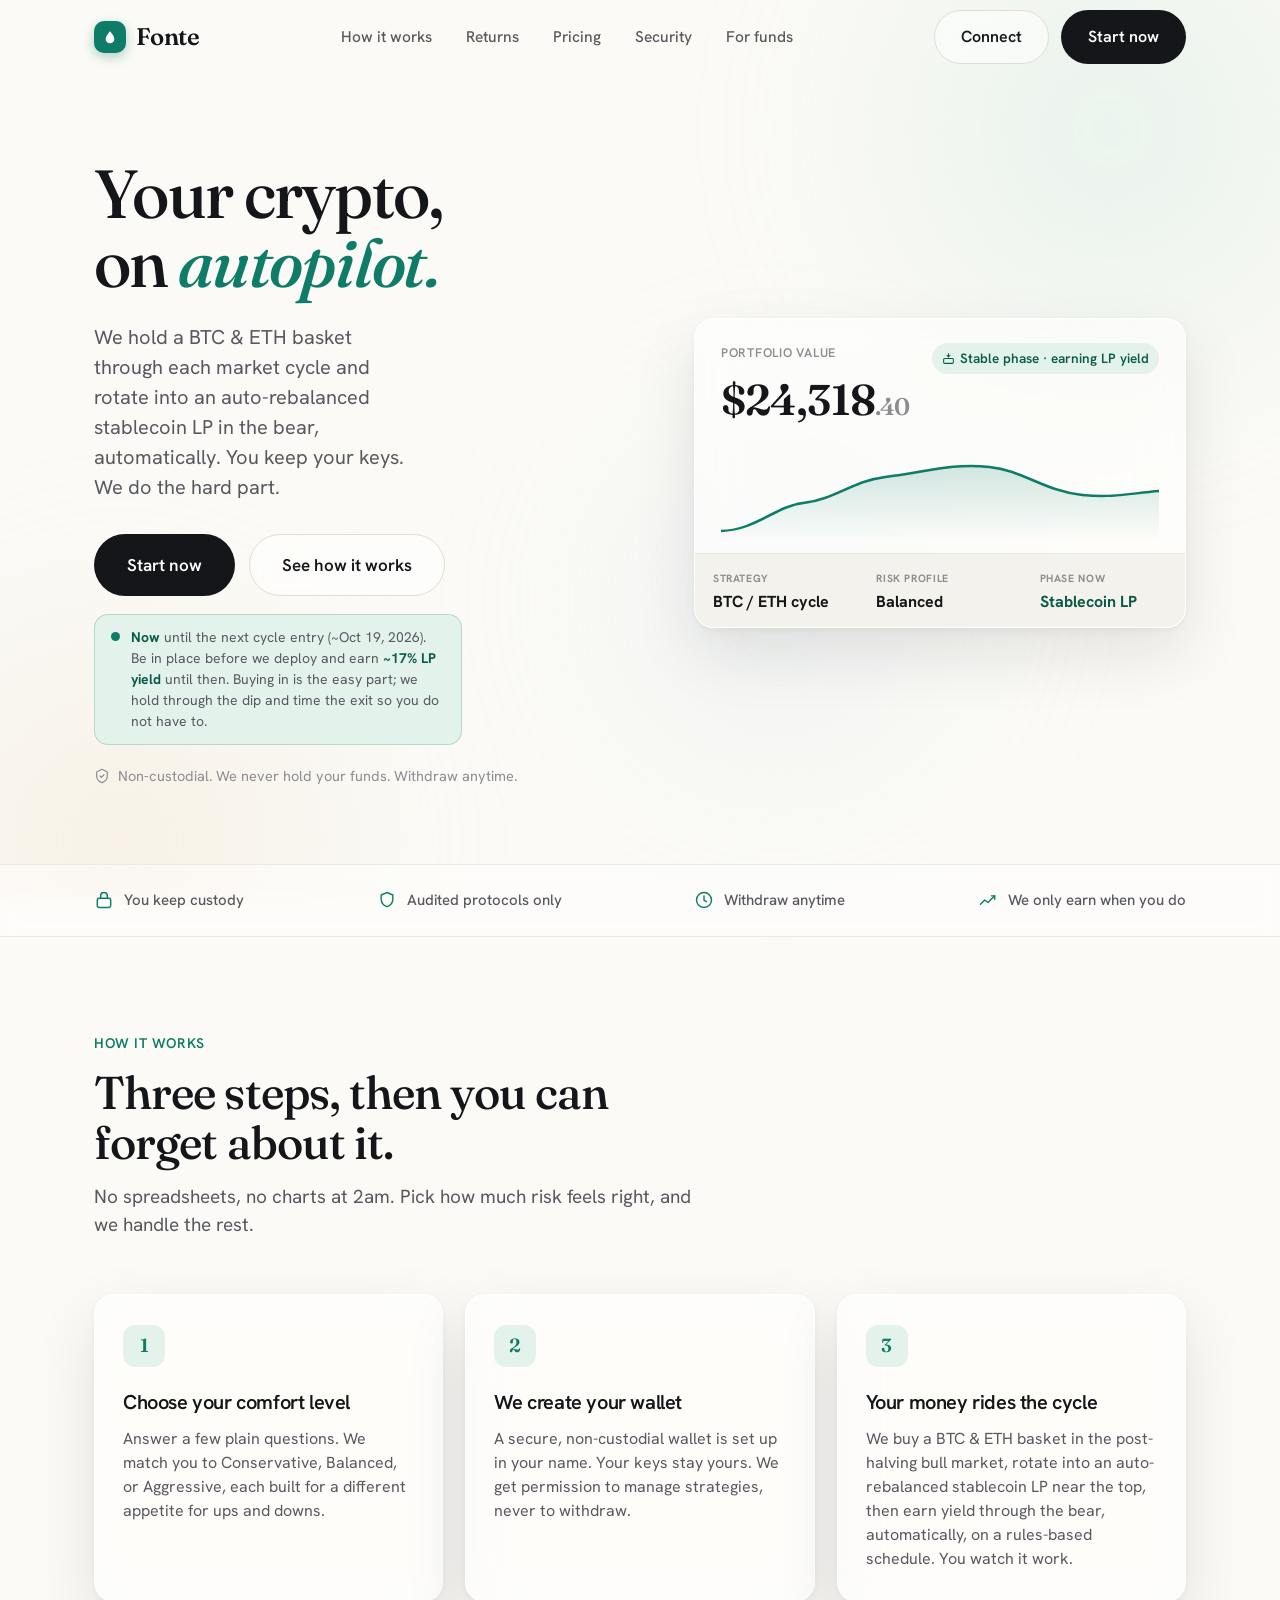
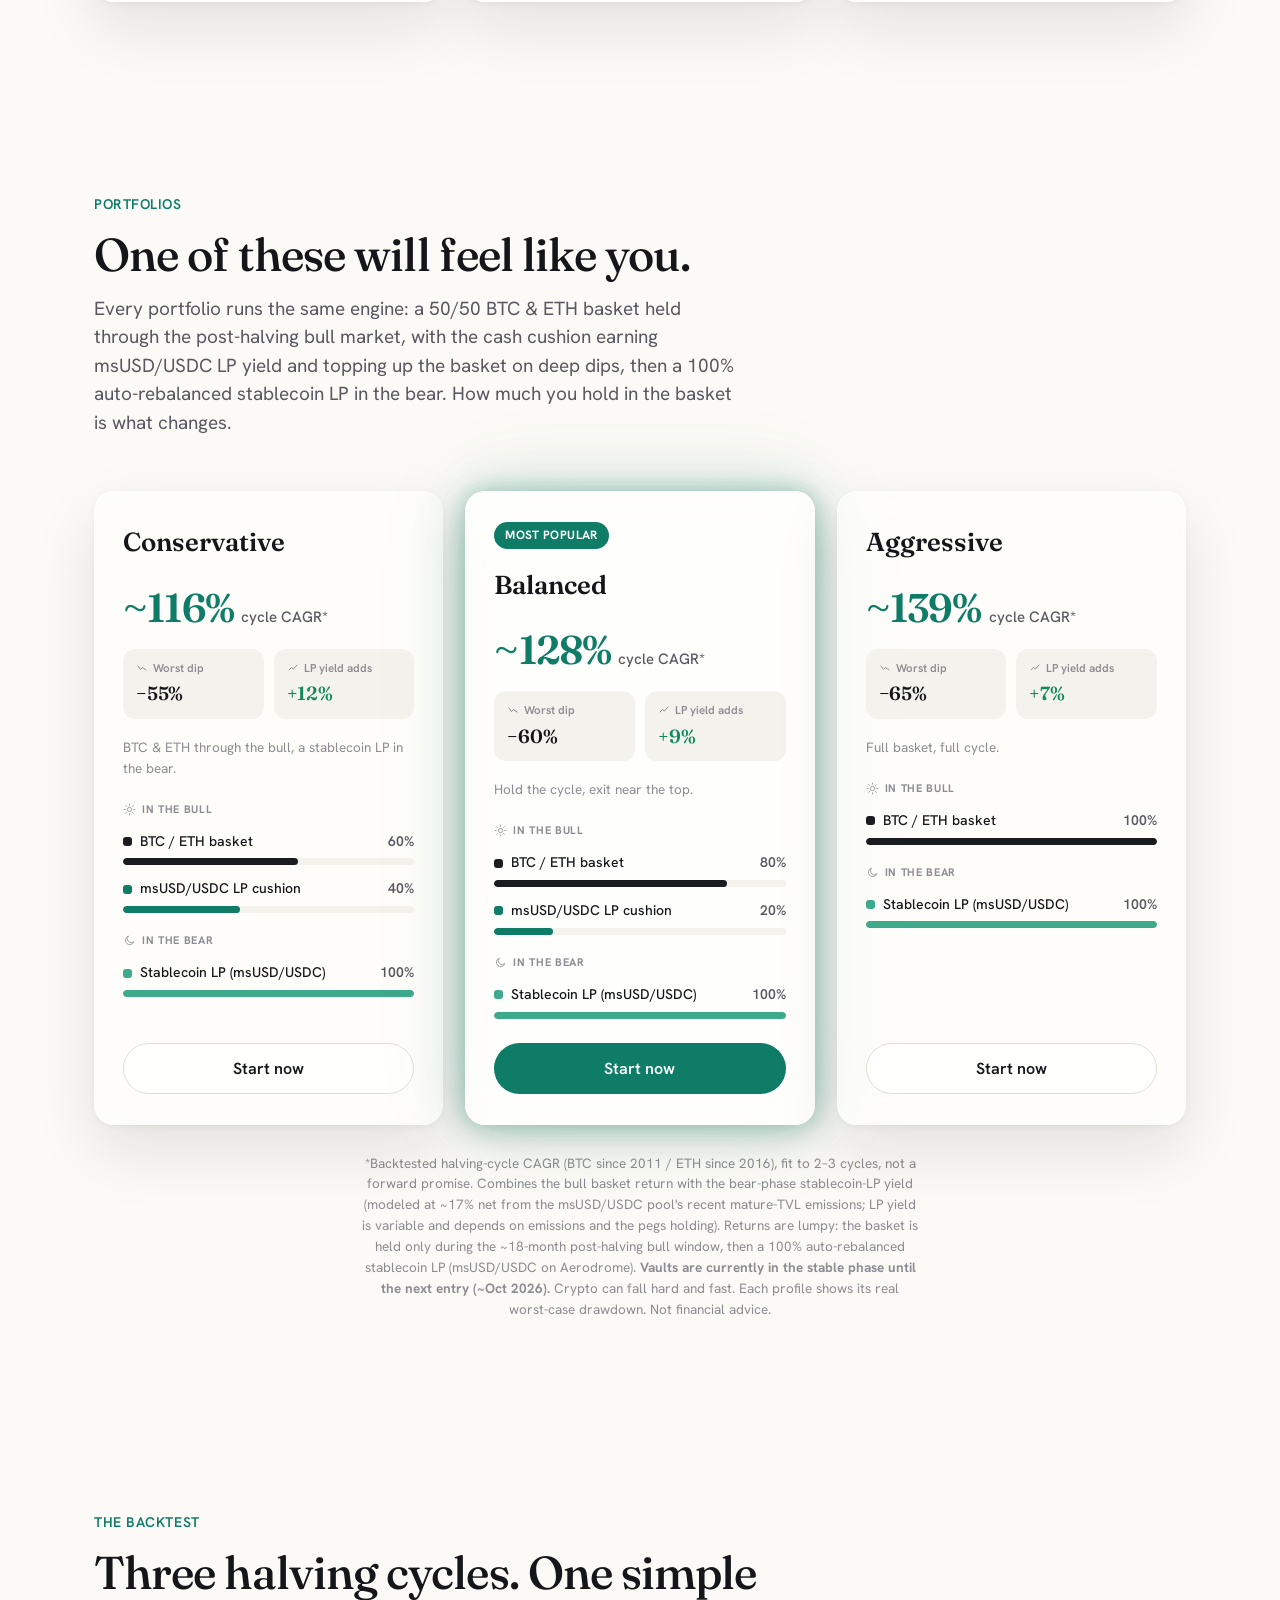
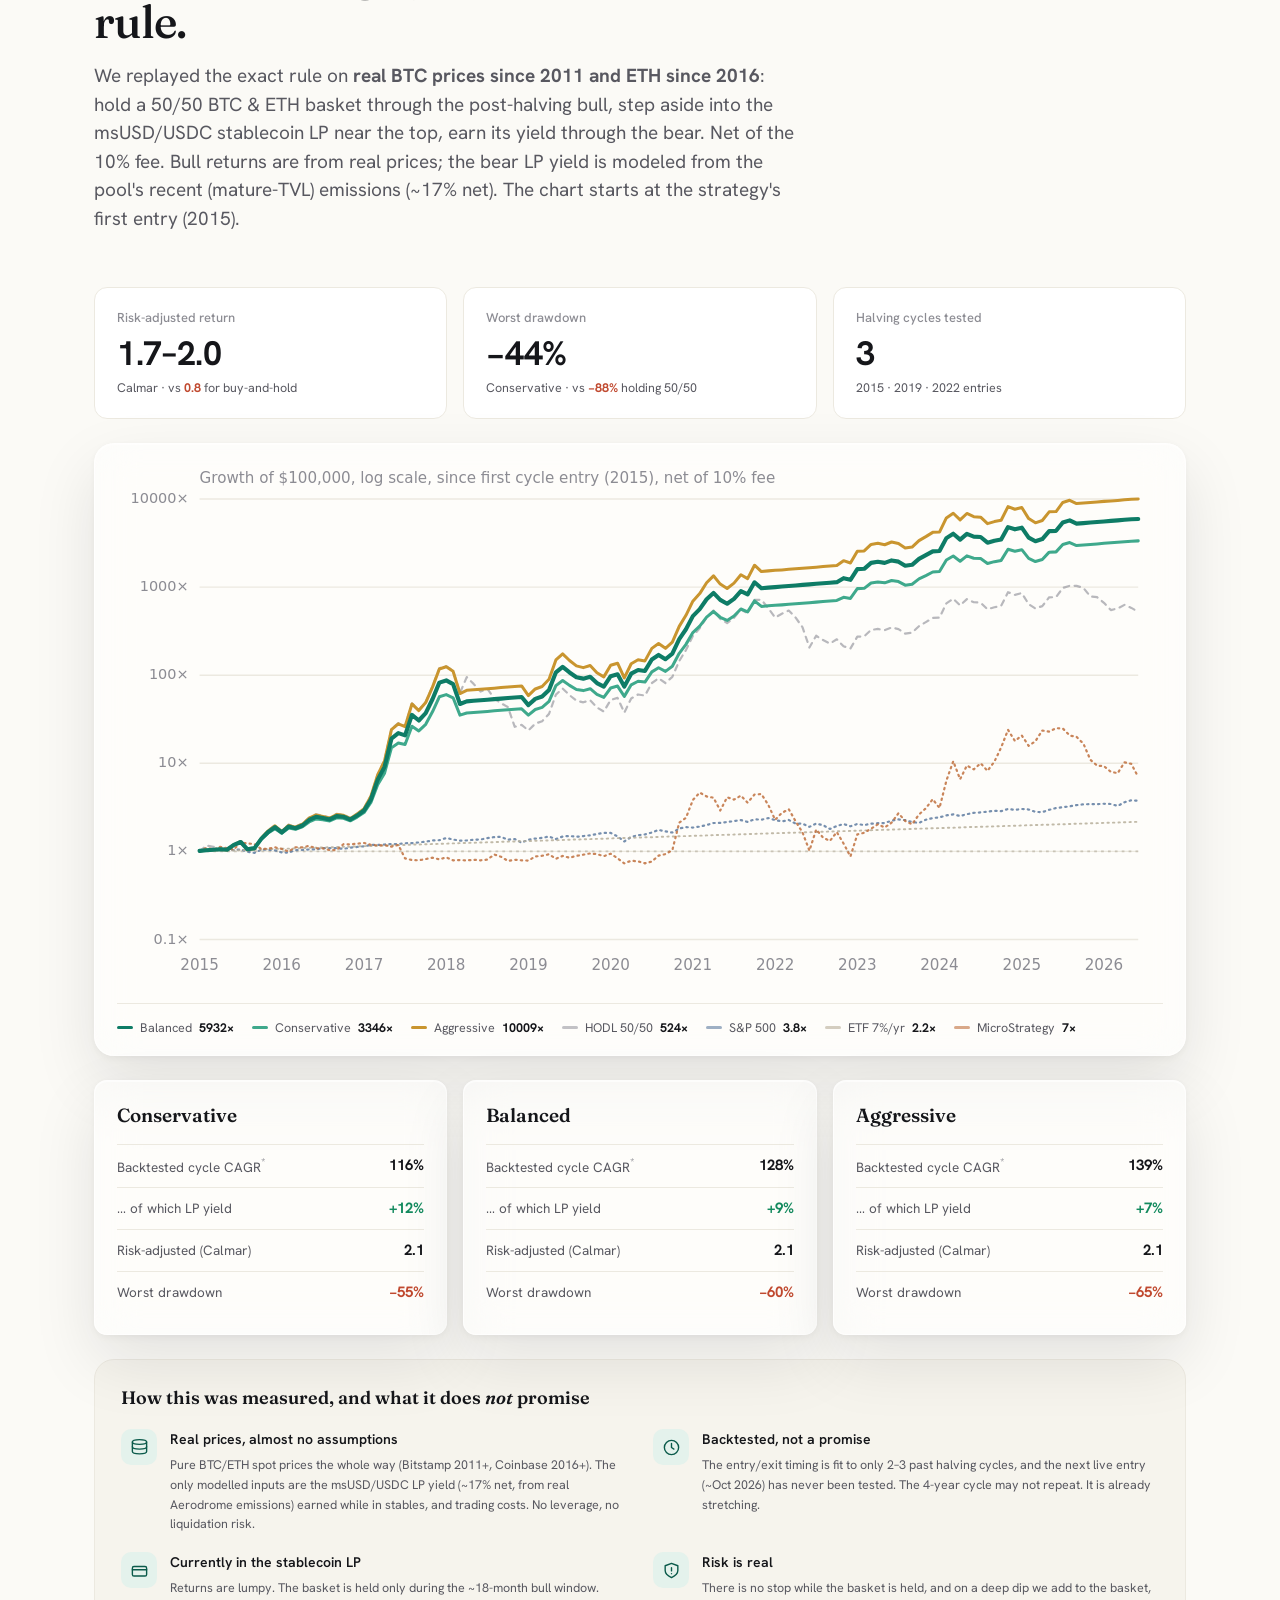
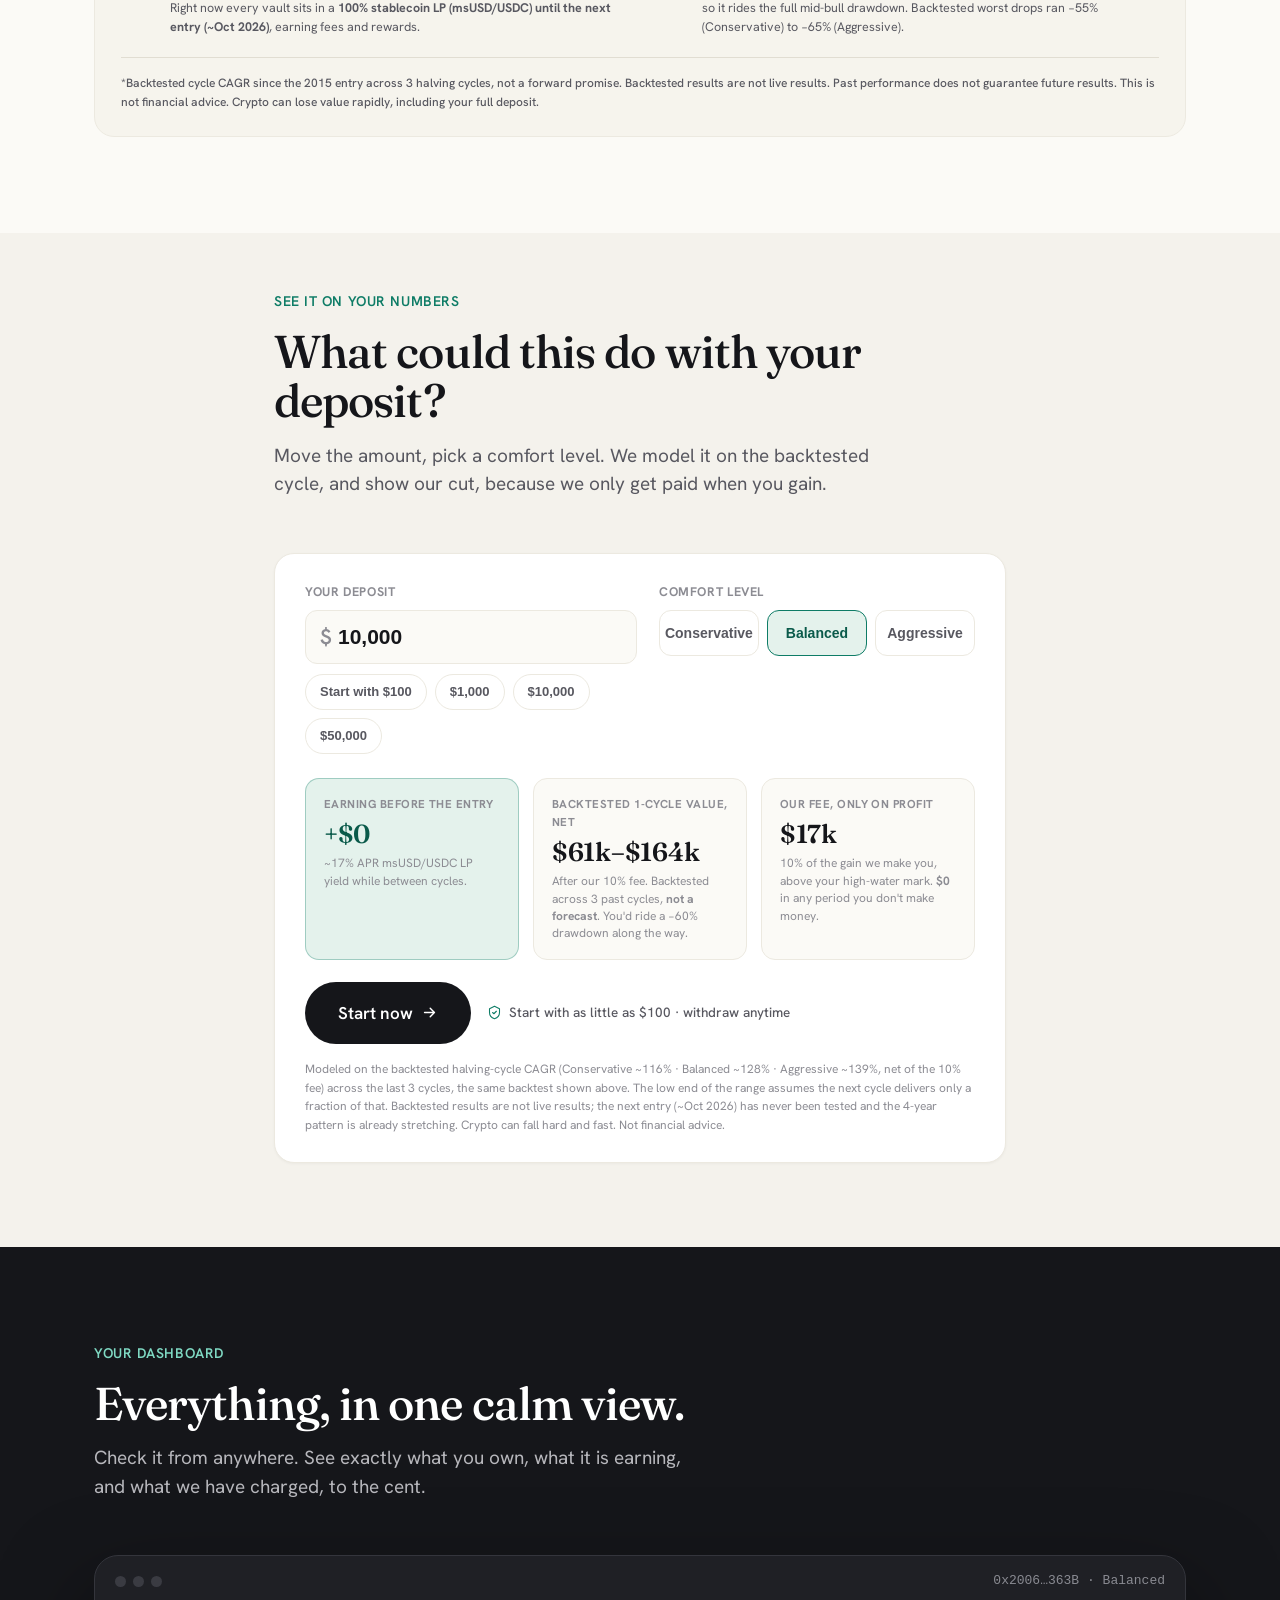
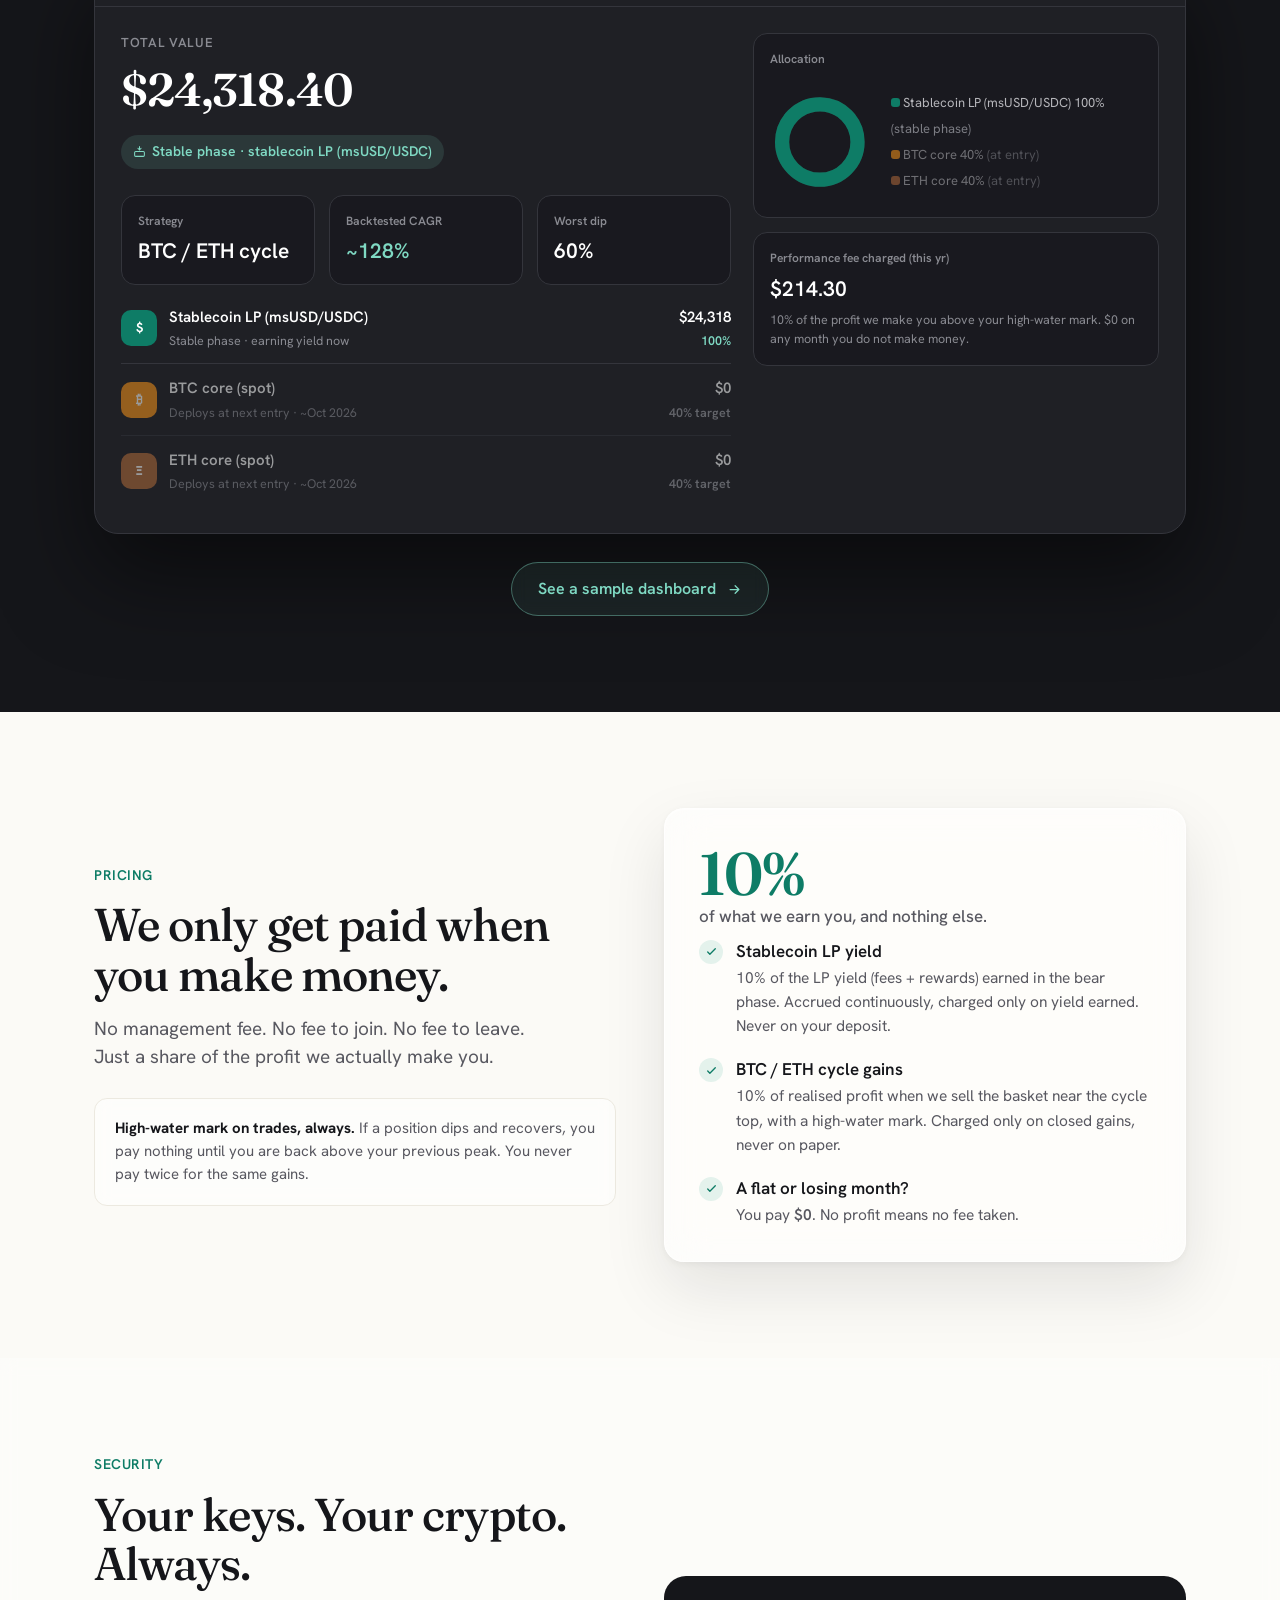
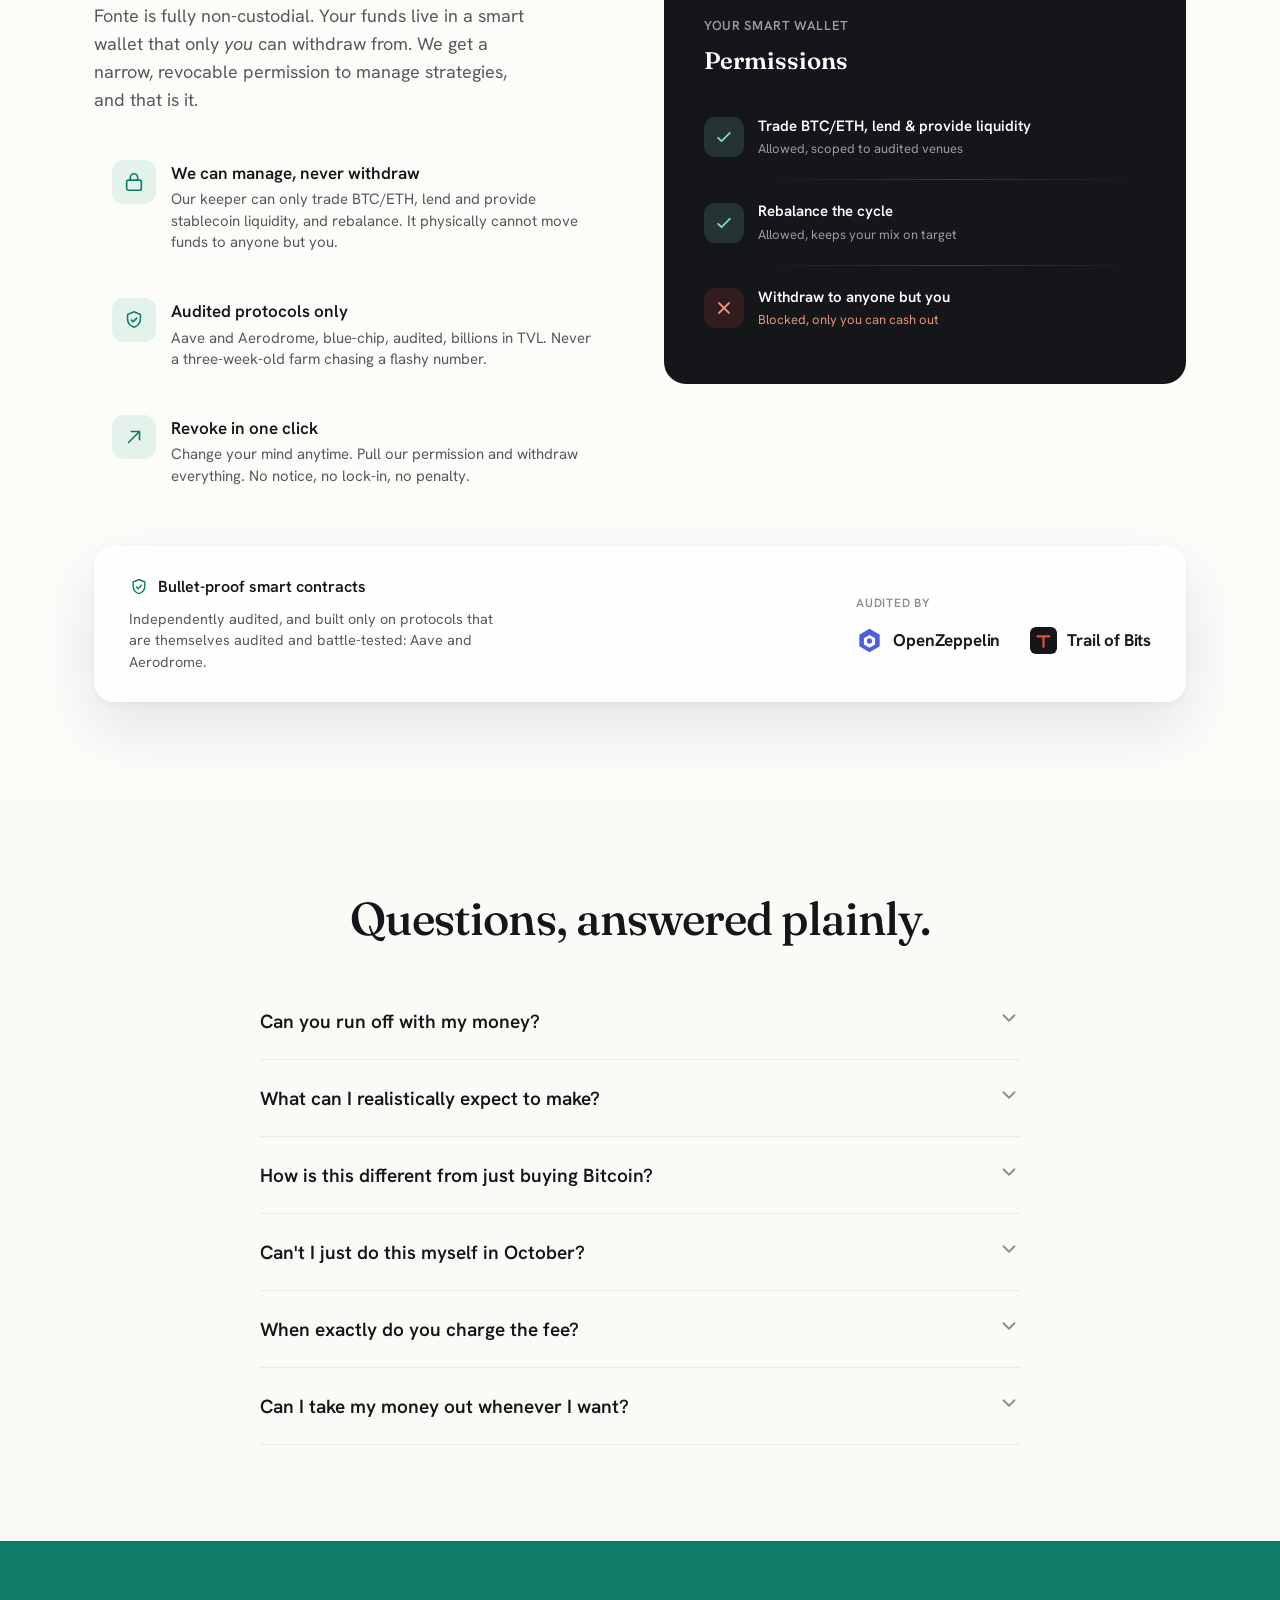
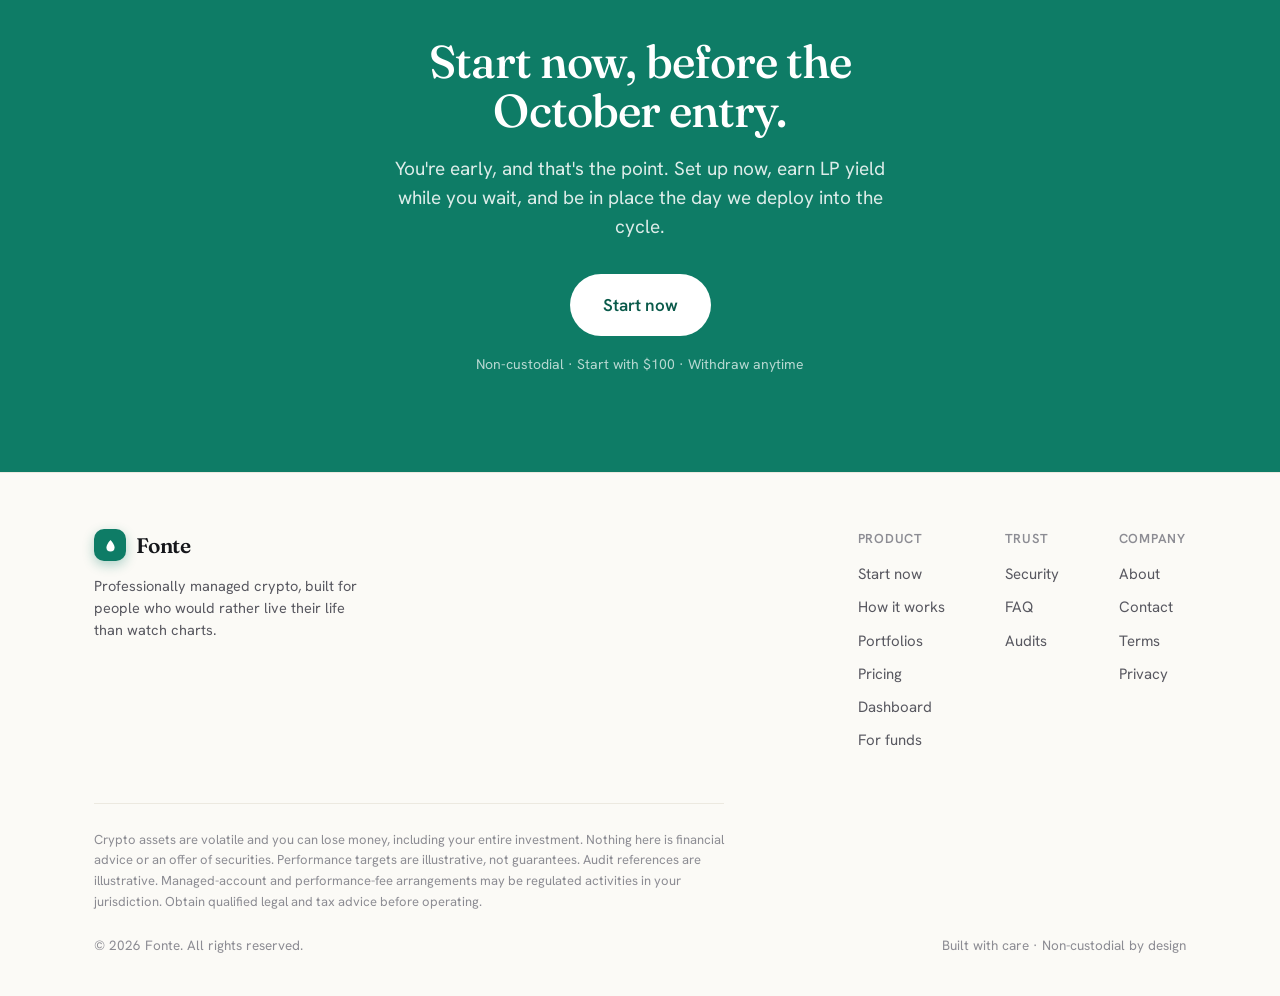
==== index.html @ 7508da29 "Fonte marketing site: landing, for-funds (white-label + API), sample dashboard, legal pages Co-Autho" ====
<!DOCTYPE html>
<html lang="en">
<head>
<meta charset="UTF-8" />
<meta name="viewport" content="width=device-width, initial-scale=1" />
<meta name="talentapp:project_verification" content="115d5d5af732040dc556b4b8e1f194f7ee761c6c503b8fe507c9de07924be262e8631937c6f5456c04cfb82f3e643b42666dac08f60c0213e851d8ed51836045" />
<title>Fonte · Crypto, on autopilot</title>
<meta name="description" content="Professionally managed crypto portfolios. You keep your keys. We do the hard part. You watch it grow." />
<link rel="icon" href="data:image/svg+xml,%3Csvg xmlns='http://www.w3.org/2000/svg' viewBox='0 0 32 32'%3E%3Crect width='32' height='32' rx='10' fill='%230E7C66'/%3E%3Cpath d='M16 4.5C16 4.5 7.5 13.5 7.5 20a8.5 8.5 0 0 0 17 0C24.5 13.5 16 4.5 16 4.5Z' fill='white'/%3E%3C/svg%3E" />
<!--OG-->
<meta name="theme-color" content="#0E7C66" />
<link rel="canonical" href="https://fonte.finance/" />
<meta property="og:type" content="website" />
<meta property="og:site_name" content="Fonte" />
<meta property="og:title" content="Fonte · Crypto, on autopilot" />
<meta property="og:description" content="Professionally managed crypto portfolios. You keep your keys. We do the hard part. You watch it grow." />
<meta property="og:url" content="https://fonte.finance/" />
<meta property="og:image" content="https://fonte.finance/assets/og.png?v=20260615" />
<meta property="og:image:type" content="image/png" />
<meta property="og:image:width" content="1200" />
<meta property="og:image:height" content="630" />
<meta property="og:image:alt" content="Fonte. Crypto, on autopilot. Professionally managed, non-custodial crypto portfolios." />
<meta name="twitter:card" content="summary_large_image" />
<meta name="twitter:site" content="@fonte" />
<meta name="twitter:title" content="Fonte · Crypto, on autopilot" />
<meta name="twitter:description" content="Professionally managed crypto portfolios. You keep your keys. We do the hard part. You watch it grow." />
<meta name="twitter:image" content="https://fonte.finance/assets/og.png?v=20260615" />
<meta name="twitter:image:alt" content="Fonte. Crypto, on autopilot. Professionally managed, non-custodial crypto portfolios." />
<!--/OG-->
<link rel="stylesheet" href="styles.css" />
<style>
  /* landing-only */
  .hero{padding:84px 0 76px}
  .hero-grid{display:grid;grid-template-columns:1.05fr .95fr;gap:56px;align-items:center}
  @media(max-width:920px){.hero-grid{grid-template-columns:1fr;gap:40px}}
  h1.hero-h{font-family:"Fraunces";font-weight:500;font-size:clamp(40px,6.4vw,68px);line-height:1.02;letter-spacing:-.025em}
  h1.hero-h em{font-style:italic;color:var(--accent)}
  .hero-sub{font-size:20px;color:var(--ink-2);margin:24px 0 32px;max-width:30ch;line-height:1.5}
  .hero-cta{display:flex;gap:14px;flex-wrap:wrap;align-items:center}
  .hero-fine{margin-top:20px;color:var(--ink-3);font-size:14.5px;display:flex;align-items:center;gap:8px}

  .pcard{border-radius:var(--radius);overflow:hidden}
  .pcard-top{padding:24px 26px 0}
  .pcard-row{display:flex;align-items:flex-start;justify-content:space-between;flex-wrap:wrap;gap:10px}
  .pcard-label{color:var(--ink-3);font-size:12.5px;font-weight:600;text-transform:uppercase;letter-spacing:.06em}
  .pcard-val{font-family:"Fraunces";font-weight:600;font-size:43px;letter-spacing:-.02em;margin-top:4px}
  .chip{display:inline-flex;align-items:center;gap:5px;font-weight:600;font-size:13.5px;padding:5px 10px;border-radius:999px;white-space:nowrap;flex-shrink:0}
  .chip svg{flex-shrink:0}
  .chip.up{background:var(--accent-soft);color:var(--accent-ink)}
  .spark{height:90px;margin:18px 0 4px;width:100%}
  .pcard-foot{border-top:1px solid var(--line);display:grid;grid-template-columns:repeat(3,1fr);background:var(--surface-2)}
  .pcard-foot > div{padding:16px 18px}
  .pcard-foot .k{color:var(--ink-3);font-size:10.5px;font-weight:700;text-transform:uppercase;letter-spacing:.06em}
  .pcard-foot .v{font-weight:700;font-size:16px;margin-top:6px;color:var(--ink);line-height:1.2}
  /* small screens: the 3-col footer cramps long labels (e.g. "Yield (LP + lending)"
     wrapped to 5 lines), stack as label↔value rows instead */
  @media(max-width:520px){
    .pcard-foot{grid-template-columns:1fr}
    .pcard-foot > div{display:flex;align-items:center;justify-content:space-between;gap:12px;border-right:0;border-bottom:1px solid var(--line);padding:13px 22px}
    .pcard-foot > div:last-child{border-bottom:0}
    .pcard-foot .k{padding:0;border:0;font-size:13px}
    .pcard-foot .v{padding:0;border:0;margin-top:0;font-size:16px;white-space:nowrap}
  }

  .trust{border-top:1px solid var(--line);border-bottom:1px solid var(--line);background:rgba(255,255,255,.45);backdrop-filter:blur(8px)}
  .trust .wrap{display:flex;align-items:center;justify-content:space-between;gap:24px;padding-top:24px;padding-bottom:24px;flex-wrap:wrap}
  .trust-item{display:flex;align-items:center;gap:10px;color:var(--ink-2);font-weight:500;font-size:15px}
  .trust-item svg{color:var(--accent);flex-shrink:0}

  .steps{display:grid;grid-template-columns:repeat(3,1fr);gap:22px}
  @media(max-width:880px){.steps{grid-template-columns:1fr}}
  .step{border-radius:var(--radius);padding:30px 28px;transition:transform .2s,box-shadow .2s}
  .step:hover{transform:translateY(-3px)}
  .step .num{width:42px;height:42px;border-radius:12px;background:var(--accent-soft);display:grid;place-items:center;font-family:"Fraunces";font-weight:600;font-size:19px;color:var(--accent);margin-bottom:20px}
  .step h3{font-size:20px;font-weight:600;margin-bottom:9px}
  .step p{color:var(--ink-2);font-size:16px;line-height:1.5}

  #profiles .profiles{display:grid;grid-template-columns:repeat(3,1fr);gap:22px;align-items:stretch}
  @media(max-width:980px){#profiles .profiles{grid-template-columns:1fr;max-width:460px;margin:0 auto}}
  .pf{border-radius:var(--radius);padding:30px 28px;display:flex;flex-direction:column;transition:transform .2s,box-shadow .2s;cursor:pointer}
  .pf:hover{transform:translateY(-3px)}
  .pf.featured{border:1px solid transparent;box-shadow:0 0 22px rgba(14,124,102,.30),0 0 54px rgba(14,124,102,.19),0 0 96px rgba(14,124,102,.11),0 14px 40px rgba(20,40,33,.10)}
  .pf.featured:hover{box-shadow:0 0 30px rgba(14,124,102,.42),0 0 68px rgba(14,124,102,.26),0 0 118px rgba(14,124,102,.15),0 18px 46px rgba(20,40,33,.12)}
  .pf-badge{align-self:flex-start;background:var(--accent);color:#fff;font-size:12px;font-weight:700;padding:4px 11px;border-radius:999px;letter-spacing:.03em;margin-bottom:16px;text-transform:uppercase}
  .pf-name{font-family:"Fraunces";font-weight:600;font-size:26px}
  .pf-target{display:flex;align-items:baseline;gap:7px;margin:14px 0 4px}
  .pf-target .big{font-family:"Fraunces";font-weight:600;font-size:40px;color:var(--accent);letter-spacing:-.02em}
  .pf-target .unit{color:var(--ink-2);font-weight:500;font-size:15px}
  .pf-note{color:var(--ink-3);font-size:13.5px;margin-bottom:22px}
  .pf-dd{font-size:13.5px;color:var(--ink-2);display:flex;align-items:center;gap:7px;margin-bottom:22px}
  .pf-dd b{color:var(--ink)}
  .pf-bear{font-size:12.5px;color:var(--accent-ink);background:var(--accent-soft);border-radius:10px;padding:8px 11px;display:flex;align-items:center;gap:7px;margin:14px 0 4px}
  .pf-bear b{color:var(--accent-ink)}
  .pf-bear svg{flex-shrink:0}
  .alloc{display:flex;flex-direction:column;gap:13px;margin-bottom:24px;flex:1}
  .alloc-top{display:flex;justify-content:space-between;font-size:14px}
  .alloc-top .name{color:var(--ink);font-weight:500;display:flex;align-items:center;gap:8px}
  .alloc-top .pct{color:var(--ink-2);font-weight:600}
  .alloc-bar{height:7px;border-radius:99px;background:var(--surface-2);overflow:hidden;margin-top:6px}
  .alloc-fill{height:100%;border-radius:99px}
  .pf .btn{width:100%}
  .pf-stats{display:grid;grid-template-columns:1fr 1fr;gap:10px;margin:6px 0 18px}
  .pf-stat{background:var(--surface-2);border-radius:12px;padding:10px 13px}
  .pf-stat .ps-l{display:flex;align-items:center;gap:5px;font-size:11.5px;color:var(--ink-3);font-weight:600}
  .pf-stat .ps-l svg{width:12px;height:12px}
  .pf-stat .ps-v{display:block;font-family:"Fraunces";font-weight:600;font-size:19px;margin-top:3px;color:var(--ink);letter-spacing:-.01em}
  .pf-stat .ps-v.pos{color:var(--pos)}
  .alloc-h{display:flex;align-items:center;gap:6px;font-size:11px;font-weight:700;text-transform:uppercase;letter-spacing:.06em;color:var(--ink-3);margin-top:6px}
  .alloc-h svg{width:13px;height:13px;opacity:.85}
  .alloc-h:first-child{margin-top:0}

  #dash{background:var(--ink);color:#fff;border-radius:0}
  #dash .sec-tag{color:#7FD9C3}
  #dash h2{color:#fff}
  #dash .sec-head p{color:#B7B7BC}
  .dash-shell{background:rgba(36,37,43,.7);backdrop-filter:blur(16px);border:1px solid #34353C;border-radius:24px;box-shadow:0 40px 90px rgba(0,0,0,.5);overflow:hidden}
  .dash-bar{display:flex;align-items:center;gap:8px;padding:15px 20px;border-bottom:1px solid #34353C}
  .dash-bar .dots{display:flex;gap:7px}
  .dash-bar .dots i{width:11px;height:11px;border-radius:50%;background:#3A3B42;display:block}
  .dash-bar .addr{margin-left:auto;color:#8A8B92;font-size:13px}
  .dash-body{padding:26px}
  .dash-grid{display:grid;grid-template-columns:1.5fr 1fr;gap:22px}
  @media(max-width:880px){.dash-grid{grid-template-columns:1fr}}
  .dval{font-family:"Fraunces";font-weight:600;font-size:46px;letter-spacing:-.02em;color:#fff}
  .dlabel{color:#8A8B92;font-size:13px;font-weight:600;text-transform:uppercase;letter-spacing:.05em}
  .dchip{display:inline-flex;align-items:center;gap:6px;background:rgba(127,217,195,.13);color:#7FD9C3;font-weight:600;font-size:14px;padding:6px 12px;border-radius:999px;margin-top:10px}
  .dmetrics{display:grid;grid-template-columns:repeat(3,1fr);gap:14px;margin-top:26px}
  .dmetric{background:rgba(22,23,27,.6);border:1px solid #34353C;border-radius:14px;padding:16px}
  .dmetric .k{color:#8A8B92;font-size:12px;font-weight:600}
  .dmetric .v{font-weight:600;font-size:21px;margin-top:5px}
  .dmetric .v.pos{color:#7FD9C3}
  .dpos-row{display:flex;align-items:center;justify-content:space-between;padding:13px 0;border-bottom:1px solid #34353C}
  .dpos-row:last-child{border-bottom:0}
  .dpos-left{display:flex;align-items:center;gap:12px}
  .dpos-ic{width:36px;height:36px;border-radius:10px;display:grid;place-items:center;font-weight:700;font-size:13px;color:#fff}
  .dpos-name{font-weight:600;font-size:15px}
  .dpos-sub{color:#8A8B92;font-size:12.5px;margin-top:2px}
  .dpos-right{text-align:right}
  .dpos-val{font-weight:600;font-size:15px}
  .dpos-apr{color:#7FD9C3;font-size:12.5px;font-weight:600;margin-top:2px}
  .donut-wrap{display:flex;align-items:center;gap:22px}
  /* sample-dashboard mockup: adapt card text for mobile */
  @media(max-width:560px){
    .dash-body{padding:18px}
    .dval{font-size:33px}
    .dchip{font-size:12px;padding:6px 11px}
    .dmetrics{grid-template-columns:1fr;gap:9px;margin-top:18px}
    .dmetric{display:flex;align-items:center;justify-content:space-between;gap:12px;padding:12px 14px}
    .dmetric .v{font-size:16px;margin-top:0;text-align:right}
    .dpos-ic{width:32px;height:32px}
    .dpos-name{font-size:14px}
    .dpos-sub{font-size:11.5px}
    .dpos-val{font-size:14px}
    .donut-wrap{flex-direction:column;align-items:flex-start;gap:14px}
  }

  .fee-grid{display:grid;grid-template-columns:1fr 1fr;gap:48px;align-items:center}
  @media(max-width:880px){.fee-grid{grid-template-columns:1fr;gap:36px}}
  .fee-card{border-radius:var(--radius);padding:34px}
  .fee-big{font-family:"Fraunces";font-weight:600;font-size:60px;color:var(--accent);letter-spacing:-.02em;line-height:1}
  .fee-list{list-style:none;display:flex;flex-direction:column;gap:18px;margin-top:8px}
  .fee-list li{display:flex;gap:13px;align-items:flex-start}
  .fee-list .tick{width:24px;height:24px;border-radius:50%;background:var(--accent-soft);color:var(--accent);display:grid;place-items:center;flex-shrink:0;margin-top:2px}
  .fee-list b{font-weight:600}
  .fee-list span{color:var(--ink-2);font-size:15.5px;display:block;margin-top:2px}
  .hwm{margin-top:26px;background:rgba(255,255,255,.5);border:1px solid var(--line);border-radius:var(--radius-sm);padding:18px 20px;font-size:15px;color:var(--ink-2);backdrop-filter:blur(8px)}
  .hwm b{color:var(--ink)}

  #safe{background:rgba(255,255,255,.4);backdrop-filter:blur(8px)}
  .safe-grid{display:grid;grid-template-columns:1fr 1fr;gap:48px;align-items:center}
  @media(max-width:880px){.safe-grid{grid-template-columns:1fr}}
  /* ── Hero urgency (Oct entry countdown) ── */
  .hero-urgency{margin-top:18px;display:flex;align-items:flex-start;gap:11px;background:var(--accent-soft);border:1px solid rgba(14,124,102,.22);border-radius:14px;padding:12px 16px;max-width:46ch;font-size:14px;line-height:1.5;color:var(--ink-2)}
  .hero-urgency b{color:var(--accent-ink);font-weight:700}
  .hu-dot{width:9px;height:9px;border-radius:50%;background:var(--accent);margin-top:5px;flex-shrink:0;animation:huPulse 2.4s ease-in-out infinite}
  @keyframes huPulse{0%,100%{box-shadow:0 0 0 3px rgba(14,124,102,.20)}50%{box-shadow:0 0 0 7px rgba(14,124,102,.04)}}
  @media(prefers-reduced-motion:reduce){.hu-dot{animation:none}}
  /* ── Net-return calculator ── */
  #calc{padding:58px 0 84px;background:var(--surface-2)}
  .calc-wrap{max-width:780px;margin:0 auto}
  .calc-card{background:var(--surface);border:1px solid var(--line);border-radius:var(--radius);padding:28px 30px;box-shadow:0 1px 3px rgba(0,0,0,.04);margin-top:26px}
  .calc-controls{display:grid;grid-template-columns:1.05fr 1fr;gap:22px;align-items:start}
  @media(max-width:680px){.calc-controls{grid-template-columns:1fr;gap:18px}}
  .calc-field label{display:block;font-size:12.5px;font-weight:700;text-transform:uppercase;letter-spacing:.05em;color:var(--ink-3);margin-bottom:9px}
  .calc-input-wrap{position:relative;display:flex;align-items:center}
  .calc-input-wrap .cur{position:absolute;left:15px;font-size:21px;color:var(--ink-3);font-weight:600;pointer-events:none}
  #calcAmt{width:100%;height:54px;padding:0 14px 0 32px;font-size:21px;font-weight:600;font-variant-numeric:tabular-nums;border:1.5px solid var(--line);border-radius:12px;background:var(--bg);color:var(--ink)}
  #calcAmt:focus{outline:none;border-color:var(--accent);box-shadow:0 0 0 3px rgba(14,124,102,.15)}
  .calc-presets{display:flex;gap:8px;margin-top:10px;flex-wrap:wrap}
  .calc-preset{min-height:36px;padding:0 14px;border-radius:999px;border:1px solid var(--line);background:var(--surface);font-size:13px;font-weight:600;color:var(--ink-2);cursor:pointer;font-variant-numeric:tabular-nums}
  .calc-preset:hover{border-color:var(--accent);color:var(--accent-ink)}
  .calc-profiles{display:flex;gap:8px;flex-wrap:wrap}
  .calc-prof{flex:1;min-width:92px;min-height:46px;padding:8px 10px;border-radius:12px;border:1.5px solid var(--line);background:var(--surface);cursor:pointer;font-weight:600;font-size:14px;color:var(--ink-2);display:flex;align-items:center;justify-content:center;text-align:center;white-space:nowrap;transition:border-color .15s,background .15s,color .15s}
  .calc-prof:hover{border-color:var(--accent)}
  .calc-prof[aria-pressed="true"]{border-color:var(--accent);background:var(--accent-soft);color:var(--accent-ink)}
  .calc-out{margin-top:24px;display:grid;grid-template-columns:repeat(3,1fr);gap:14px}
  @media(max-width:680px){.calc-out{grid-template-columns:1fr}}
  .calc-tile{background:var(--bg);border:1px solid var(--line);border-radius:14px;padding:16px 18px}
  .calc-tile .t-label{font-size:11.5px;font-weight:700;color:var(--ink-3);text-transform:uppercase;letter-spacing:.04em}
  .calc-tile .t-val{font-family:"Fraunces";font-weight:600;font-size:26px;margin-top:7px;font-variant-numeric:tabular-nums;letter-spacing:-.01em;color:var(--ink);line-height:1.1}
  .calc-tile .t-sub{font-size:12px;color:var(--ink-3);margin-top:7px;line-height:1.45}
  .calc-tile.accent{border-color:rgba(14,124,102,.32);background:var(--accent-soft)}
  .calc-tile.accent .t-val{color:var(--accent-ink)}
  .calc-disc{margin-top:16px;font-size:12px;color:var(--ink-3);line-height:1.55}
  .calc-cta{margin-top:22px;display:flex;gap:16px;align-items:center;flex-wrap:wrap}
  .calc-cta-btn{display:inline-flex;align-items:center;gap:8px}
  .calc-cta-btn svg{transition:transform .2s}
  .calc-cta-btn:hover svg{transform:translateX(3px)}
  .calc-cta-note{display:inline-flex;align-items:center;gap:7px;color:var(--ink-2);font-size:13.5px;font-weight:500}
  .calc-cta-note svg{color:var(--accent);flex-shrink:0}
  @media(max-width:680px){.calc-cta{flex-direction:column;align-items:stretch}.calc-cta-btn{justify-content:center}.calc-cta-note{justify-content:center}}
  .safe-feats{display:flex;flex-direction:column;gap:8px;margin-top:28px}
  .safe-feat{display:flex;gap:15px;padding:18px;border-radius:14px;transition:background .2s}
  .safe-feat:hover{background:rgba(255,255,255,.6)}
  .safe-feat .ic{width:44px;height:44px;border-radius:12px;background:var(--accent-soft);color:var(--accent);display:grid;place-items:center;flex-shrink:0}
  .safe-feat h4{font-size:17px;font-weight:600;margin-bottom:3px}
  .safe-feat p{color:var(--ink-2);font-size:15px;line-height:1.45}
  .safe-visual{background:var(--ink);border-radius:22px;padding:40px;color:#fff;min-height:340px;display:flex;flex-direction:column;justify-content:center}
  .keyline{display:flex;align-items:center;gap:14px;margin:14px 0}
  .keyline .kic{width:40px;height:40px;border-radius:11px;display:grid;place-items:center;flex-shrink:0}
  .keyline .kt{font-weight:600;font-size:15px}
  .keyline .ks{color:#9A9BA2;font-size:13px;margin-top:1px}
  .keyflow{height:1px;background:linear-gradient(90deg,transparent,#3A3B42,transparent);margin:6px 0 6px 54px}

  .faq{max-width:760px;margin:0 auto}
  .q{border-bottom:1px solid var(--line)}
  .q-btn{width:100%;display:flex;align-items:center;justify-content:space-between;gap:20px;padding:24px 0;background:none;border:none;cursor:pointer;text-align:left;font-family:inherit;font-size:19px;font-weight:600;color:var(--ink)}
  .q-btn .chev{flex-shrink:0;transition:transform .25s;color:var(--ink-3)}
  .q.open .chev{transform:rotate(180deg)}
  .q-body{max-height:0;overflow:hidden;transition:max-height .3s ease}
  .q-body p{color:var(--ink-2);font-size:16.5px;line-height:1.6;padding-bottom:24px;max-width:64ch}

  #cta{background:var(--accent);color:#fff;text-align:center}
  #cta h2{color:#fff;max-width:18ch;margin:0 auto}
  #cta p{color:rgba(255,255,255,.86);font-size:19px;margin:18px auto 32px;max-width:46ch}
  #cta .btn-ink{background:#fff;color:var(--accent-ink)}

  footer{border-top:1px solid var(--line);padding:56px 0 40px}
  .foot-grid{display:flex;justify-content:space-between;gap:40px;flex-wrap:wrap;margin-bottom:40px}
  .foot-brand{max-width:280px}
  .foot-brand p{color:var(--ink-2);font-size:14.5px;margin-top:14px;line-height:1.5}
  .foot-cols{display:flex;gap:60px;flex-wrap:wrap}
  .foot-col h5{font-size:13px;text-transform:uppercase;letter-spacing:.06em;color:var(--ink-3);margin-bottom:14px;font-weight:600}
  .foot-col a{display:block;color:var(--ink-2);font-size:15px;margin-bottom:10px;transition:color .15s}
  .foot-col a:hover{color:var(--ink)}
  .foot-legal{border-top:1px solid var(--line);padding-top:26px;color:var(--ink-3);font-size:13px;line-height:1.6;max-width:90ch}
  .foot-bottom{display:flex;justify-content:space-between;align-items:center;gap:20px;margin-top:22px;flex-wrap:wrap;color:var(--ink-3);font-size:13.5px}
</style>
</head>
<body>
<div class="bg-orbs"></div><div class="orb-3"></div>

<!-- NAV -->
<nav id="nav">
  <div class="wrap nav-in">
    <a class="logo" href="#top" aria-label="Fonte home">
      <span class="mark" aria-hidden="true"><svg width="16" height="16" viewBox="0 0 24 24" fill="none"><path d="M12 3.2C12 3.2 5.5 10.3 5.5 15a6.5 6.5 0 0 0 13 0C18.5 10.3 12 3.2 12 3.2Z" fill="#fff"/></svg></span>
      Fonte
    </a>
    <div class="nav-links">
      <a href="#how">How it works</a>
      <a href="#calc">Returns</a>
      <a href="#fees">Pricing</a>
      <a href="#safe">Security</a>
      <a href="business.html">For funds</a>
    </div>
    <div class="nav-cta">
      <a href="https://app.fonte.finance/?connect=1" class="btn btn-ghost">Connect</a>
      <a href="https://app.fonte.finance/onboarding" class="btn btn-ink">Start now</a>
    </div>
  </div>
</nav>
<span id="top"></span>

<!-- HERO -->
<header class="hero">
  <div class="wrap hero-grid">
    <div class="reveal in">
      <h1 class="hero-h serif">Your crypto,<br>on <em>autopilot.</em></h1>
      <p class="hero-sub">We hold a BTC &amp; ETH basket through each market cycle and rotate into an auto-rebalanced stablecoin LP in the bear, automatically. You keep your keys. We do the hard part.</p>
      <div class="hero-cta">
        <a href="https://app.fonte.finance/onboarding" class="btn btn-ink btn-lg">Start now</a>
        <a href="#how" class="btn btn-ghost btn-lg">See how it works</a>
      </div>
      <div class="hero-urgency">
        <span class="hu-dot" aria-hidden="true"></span>
        <span><b id="huWeeks">~17 weeks</b> until the next cycle entry (~Oct&nbsp;19, 2026). Be in place before we deploy and earn <b>~17% LP yield</b> until then. Buying in is the easy part; we hold through the dip and time the exit so you do not have to.</span>
      </div>
      <div class="hero-fine">
        <svg width="16" height="16" viewBox="0 0 24 24" fill="none"><path d="M12 2l8 4v6c0 5-3.4 8.5-8 10-4.6-1.5-8-5-8-10V6l8-4z" stroke="currentColor" stroke-width="1.8" stroke-linejoin="round"/><path d="M9 12l2 2 4-4" stroke="currentColor" stroke-width="1.8" stroke-linecap="round" stroke-linejoin="round"/></svg>
        Non-custodial. We never hold your funds. Withdraw anytime.
      </div>
    </div>

    <div class="pcard glass reveal in" aria-hidden="true">
      <div class="pcard-top">
        <div class="pcard-row">
          <div>
            <div class="pcard-label">Portfolio value</div>
            <div class="pcard-val tnum">$24,318<span style="font-size:24px;color:var(--ink-3)">.40</span></div>
          </div>
          <span class="chip up">
            <svg width="13" height="13" viewBox="0 0 24 24" fill="none"><path d="M12 3v6m0 0 3-3m-3 3L9 6M5 12h14a2 2 0 0 1 2 2v5a2 2 0 0 1-2 2H5a2 2 0 0 1-2-2v-5a2 2 0 0 1 2-2Z" stroke="currentColor" stroke-width="1.9" stroke-linecap="round" stroke-linejoin="round"/></svg>
            Stable phase &middot; earning LP yield
          </span>
        </div>
        <svg class="spark" viewBox="0 0 320 90" preserveAspectRatio="none">
          <defs><linearGradient id="g" x1="0" y1="0" x2="0" y2="1"><stop offset="0" stop-color="#0E7C66" stop-opacity=".18"/><stop offset="1" stop-color="#0E7C66" stop-opacity="0"/></linearGradient></defs>
          <path d="M0,80 C26,79 40,55 60,52 C84,48 96,30 120,26 C150,21 168,12 196,16 C220,19 236,40 264,44 C288,47 300,42 320,40" fill="none" stroke="#0E7C66" stroke-width="2.4" stroke-linecap="round"/>
          <path d="M0,80 C26,79 40,55 60,52 C84,48 96,30 120,26 C150,21 168,12 196,16 C220,19 236,40 264,44 C288,47 300,42 320,40 L320,90 L0,90 Z" fill="url(#g)"/>
        </svg>
      </div>
      <div class="pcard-foot">
        <div><div class="k">Strategy</div><div class="v">BTC / ETH cycle</div></div>
        <div><div class="k">Risk profile</div><div class="v">Balanced</div></div>
        <div><div class="k">Phase now</div><div class="v" style="color:var(--accent-ink)">Stablecoin LP</div></div>
      </div>
    </div>
  </div>
</header>

<!-- TRUST STRIP -->
<div class="trust">
  <div class="wrap">
    <div class="trust-item"><svg width="20" height="20" viewBox="0 0 24 24" fill="none"><rect x="4" y="10" width="16" height="11" rx="2" stroke="currentColor" stroke-width="1.8"/><path d="M8 10V7a4 4 0 018 0v3" stroke="currentColor" stroke-width="1.8"/></svg> You keep custody</div>
    <div class="trust-item"><svg width="20" height="20" viewBox="0 0 24 24" fill="none"><path d="M12 3l7 3v5c0 4.5-3 7.5-7 9-4-1.5-7-4.5-7-9V6l7-3z" stroke="currentColor" stroke-width="1.7"/></svg> Audited protocols only</div>
    <div class="trust-item"><svg width="20" height="20" viewBox="0 0 24 24" fill="none"><circle cx="12" cy="12" r="9" stroke="currentColor" stroke-width="1.7"/><path d="M12 7v5l3 2" stroke="currentColor" stroke-width="1.7" stroke-linecap="round"/></svg> Withdraw anytime</div>
    <div class="trust-item"><svg width="20" height="20" viewBox="0 0 24 24" fill="none"><path d="M3 17l5-5 4 3 8-8" stroke="currentColor" stroke-width="1.7" stroke-linecap="round" stroke-linejoin="round"/><path d="M16 7h4v4" stroke="currentColor" stroke-width="1.7" stroke-linecap="round" stroke-linejoin="round"/></svg> We only earn when you do</div>
  </div>
</div>

<!-- HOW -->
<section id="how">
  <div class="wrap">
    <div class="sec-head reveal">
      <div class="sec-tag">How it works</div>
      <h2 class="serif">Three steps, then you can forget about it.</h2>
      <p>No spreadsheets, no charts at 2am. Pick how much risk feels right, and we handle the rest.</p>
    </div>
    <div class="steps">
      <div class="step glass reveal"><div class="num">1</div><h3>Choose your comfort level</h3><p>Answer a few plain questions. We match you to Conservative, Balanced, or Aggressive, each built for a different appetite for ups and downs.</p></div>
      <div class="step glass reveal"><div class="num">2</div><h3>We create your wallet</h3><p>A secure, non-custodial wallet is set up in your name. Your keys stay yours. We get permission to manage strategies, never to withdraw.</p></div>
      <div class="step glass reveal"><div class="num">3</div><h3>Your money rides the cycle</h3><p>We buy a BTC &amp; ETH basket in the post-halving bull market, rotate into an auto-rebalanced stablecoin LP near the top, then earn yield through the bear, automatically, on a rules-based schedule. You watch it work.</p></div>
    </div>
  </div>
</section>

<!-- PROFILES -->
<section id="profiles">
  <div class="wrap">
    <div class="sec-head reveal" style="max-width:640px">
      <div class="sec-tag">Portfolios</div>
      <h2 class="serif">One of these will feel like you.</h2>
      <p>Every portfolio runs the same engine: a 50/50 BTC&nbsp;&amp;&nbsp;ETH basket held through the post-halving bull market, with the cash cushion earning msUSD/USDC LP yield and topping up the basket on deep dips, then a 100% auto-rebalanced stablecoin LP in the bear. How much you hold in the basket is what changes.</p>
    </div>
    <div class="profiles">
      <div class="pf glass reveal" tabindex="0" onclick="location.href='https://app.fonte.finance/onboarding'">
        <span class="pf-name serif">Conservative</span>
        <div class="pf-target"><span class="big tnum">~116%</span><span class="unit">cycle CAGR*</span></div>
        <div class="pf-stats">
          <div class="pf-stat"><span class="ps-l"><svg viewBox="0 0 24 24" fill="none"><path d="M4 8l5 7 4-4 7 5" stroke="currentColor" stroke-width="2" stroke-linecap="round" stroke-linejoin="round"/></svg>Worst dip</span><span class="ps-v">&minus;55%</span></div>
          <div class="pf-stat"><span class="ps-l"><svg viewBox="0 0 24 24" fill="none"><path d="M4 16l5-5 4 3 7-8" stroke="currentColor" stroke-width="2" stroke-linecap="round" stroke-linejoin="round"/></svg>LP yield adds</span><span class="ps-v pos">+12%</span></div>
        </div>
        <div class="pf-note">BTC &amp; ETH through the bull, a stablecoin LP in the bear.</div>
        <div class="alloc">
          <div class="alloc-h"><svg viewBox="0 0 24 24" fill="none"><circle cx="12" cy="12" r="4" stroke="currentColor" stroke-width="1.8"/><path d="M12 2v2M12 20v2M2 12h2M20 12h2M5 5l1.5 1.5M17.5 17.5L19 19M19 5l-1.5 1.5M6.5 17.5L5 19" stroke="currentColor" stroke-width="1.8" stroke-linecap="round"/></svg>In the bull</div>
          <div><div class="alloc-top"><span class="name"><span class="swatch" style="background:#1B1C20"></span>BTC / ETH basket</span><span class="pct">60%</span></div><div class="alloc-bar"><div class="alloc-fill" style="width:60%;background:#1B1C20"></div></div></div>
          <div><div class="alloc-top"><span class="name"><span class="swatch" style="background:#0E7C66"></span>msUSD/USDC LP cushion</span><span class="pct">40%</span></div><div class="alloc-bar"><div class="alloc-fill" style="width:40%;background:#0E7C66"></div></div></div>
          <div class="alloc-h"><svg viewBox="0 0 24 24" fill="none"><path d="M20 14a8 8 0 1 1-10-10 7 7 0 0 0 10 10Z" stroke="currentColor" stroke-width="1.8" stroke-linejoin="round"/></svg>In the bear</div>
          <div><div class="alloc-top"><span class="name"><span class="swatch" style="background:#3FA98C"></span>Stablecoin LP (msUSD/USDC)</span><span class="pct">100%</span></div><div class="alloc-bar"><div class="alloc-fill" style="width:100%;background:#3FA98C"></div></div></div>
        </div>
        <button class="btn btn-ghost" onclick="event.stopPropagation();location.href='https://app.fonte.finance/onboarding'">Start now</button>
      </div>

      <div class="pf featured glass-strong glass reveal" tabindex="0" onclick="location.href='https://app.fonte.finance/onboarding'">
        <span class="pf-badge">Most popular</span>
        <span class="pf-name serif">Balanced</span>
        <div class="pf-target"><span class="big tnum">~128%</span><span class="unit">cycle CAGR*</span></div>
        <div class="pf-stats">
          <div class="pf-stat"><span class="ps-l"><svg viewBox="0 0 24 24" fill="none"><path d="M4 8l5 7 4-4 7 5" stroke="currentColor" stroke-width="2" stroke-linecap="round" stroke-linejoin="round"/></svg>Worst dip</span><span class="ps-v">&minus;60%</span></div>
          <div class="pf-stat"><span class="ps-l"><svg viewBox="0 0 24 24" fill="none"><path d="M4 16l5-5 4 3 7-8" stroke="currentColor" stroke-width="2" stroke-linecap="round" stroke-linejoin="round"/></svg>LP yield adds</span><span class="ps-v pos">+9%</span></div>
        </div>
        <div class="pf-note">Hold the cycle, exit near the top.</div>
        <div class="alloc">
          <div class="alloc-h"><svg viewBox="0 0 24 24" fill="none"><circle cx="12" cy="12" r="4" stroke="currentColor" stroke-width="1.8"/><path d="M12 2v2M12 20v2M2 12h2M20 12h2M5 5l1.5 1.5M17.5 17.5L19 19M19 5l-1.5 1.5M6.5 17.5L5 19" stroke="currentColor" stroke-width="1.8" stroke-linecap="round"/></svg>In the bull</div>
          <div><div class="alloc-top"><span class="name"><span class="swatch" style="background:#1B1C20"></span>BTC / ETH basket</span><span class="pct">80%</span></div><div class="alloc-bar"><div class="alloc-fill" style="width:80%;background:#1B1C20"></div></div></div>
          <div><div class="alloc-top"><span class="name"><span class="swatch" style="background:#0E7C66"></span>msUSD/USDC LP cushion</span><span class="pct">20%</span></div><div class="alloc-bar"><div class="alloc-fill" style="width:20%;background:#0E7C66"></div></div></div>
          <div class="alloc-h"><svg viewBox="0 0 24 24" fill="none"><path d="M20 14a8 8 0 1 1-10-10 7 7 0 0 0 10 10Z" stroke="currentColor" stroke-width="1.8" stroke-linejoin="round"/></svg>In the bear</div>
          <div><div class="alloc-top"><span class="name"><span class="swatch" style="background:#3FA98C"></span>Stablecoin LP (msUSD/USDC)</span><span class="pct">100%</span></div><div class="alloc-bar"><div class="alloc-fill" style="width:100%;background:#3FA98C"></div></div></div>
        </div>
        <button class="btn btn-accent" onclick="event.stopPropagation();location.href='https://app.fonte.finance/onboarding'">Start now</button>
      </div>

      <div class="pf glass reveal" tabindex="0" onclick="location.href='https://app.fonte.finance/onboarding'">
        <span class="pf-name serif">Aggressive</span>
        <div class="pf-target"><span class="big tnum">~139%</span><span class="unit">cycle CAGR*</span></div>
        <div class="pf-stats">
          <div class="pf-stat"><span class="ps-l"><svg viewBox="0 0 24 24" fill="none"><path d="M4 8l5 7 4-4 7 5" stroke="currentColor" stroke-width="2" stroke-linecap="round" stroke-linejoin="round"/></svg>Worst dip</span><span class="ps-v">&minus;65%</span></div>
          <div class="pf-stat"><span class="ps-l"><svg viewBox="0 0 24 24" fill="none"><path d="M4 16l5-5 4 3 7-8" stroke="currentColor" stroke-width="2" stroke-linecap="round" stroke-linejoin="round"/></svg>LP yield adds</span><span class="ps-v pos">+7%</span></div>
        </div>
        <div class="pf-note">Full basket, full cycle.</div>
        <div class="alloc">
          <div class="alloc-h"><svg viewBox="0 0 24 24" fill="none"><circle cx="12" cy="12" r="4" stroke="currentColor" stroke-width="1.8"/><path d="M12 2v2M12 20v2M2 12h2M20 12h2M5 5l1.5 1.5M17.5 17.5L19 19M19 5l-1.5 1.5M6.5 17.5L5 19" stroke="currentColor" stroke-width="1.8" stroke-linecap="round"/></svg>In the bull</div>
          <div><div class="alloc-top"><span class="name"><span class="swatch" style="background:#1B1C20"></span>BTC / ETH basket</span><span class="pct">100%</span></div><div class="alloc-bar"><div class="alloc-fill" style="width:100%;background:#1B1C20"></div></div></div>
          <div class="alloc-h"><svg viewBox="0 0 24 24" fill="none"><path d="M20 14a8 8 0 1 1-10-10 7 7 0 0 0 10 10Z" stroke="currentColor" stroke-width="1.8" stroke-linejoin="round"/></svg>In the bear</div>
          <div><div class="alloc-top"><span class="name"><span class="swatch" style="background:#3FA98C"></span>Stablecoin LP (msUSD/USDC)</span><span class="pct">100%</span></div><div class="alloc-bar"><div class="alloc-fill" style="width:100%;background:#3FA98C"></div></div></div>
        </div>
        <button class="btn btn-ghost" onclick="event.stopPropagation();location.href='https://app.fonte.finance/onboarding'">Start now</button>
      </div>
    </div>
    <p style="text-align:center;color:var(--ink-3);font-size:13.5px;margin-top:28px;max-width:70ch;margin-left:auto;margin-right:auto">*Backtested halving-cycle CAGR (BTC since 2011 / ETH since 2016), fit to 2–3 cycles, not a forward promise. Combines the bull basket return with the bear-phase stablecoin-LP yield (modeled at ~17% net from the msUSD/USDC pool's recent mature-TVL emissions; LP yield is variable and depends on emissions and the pegs holding). Returns are lumpy: the basket is held only during the ~18-month post-halving bull window, then a 100% auto-rebalanced stablecoin LP (msUSD/USDC on Aerodrome). <b>Vaults are currently in the stable phase until the next entry (~Oct 2026).</b> Crypto can fall hard and fast. Each profile shows its real worst-case drawdown. Not financial advice.</p>
  </div>
</section>

<!-- BACKTEST / PROOF -->
<section id="proof">
  <div class="wrap">
    <div class="sec-head reveal" style="max-width:700px">
      <div class="sec-tag">The backtest</div>
      <h2 class="serif">Three halving cycles. One simple rule.</h2>
      <p>We replayed the exact rule on <b>real BTC prices since 2011 and ETH since 2016</b>: hold a 50/50 BTC&nbsp;&amp;&nbsp;ETH basket through the post-halving bull, step aside into the msUSD/USDC stablecoin LP near the top, earn its yield through the bear. Net of the 10% fee. Bull returns are from real prices; the bear LP yield is modeled from the pool's recent (mature-TVL) emissions (~17% net). The chart starts at the strategy's first entry (2015).</p>
    </div>

    <div class="bt-stats reveal">
      <div class="bt-stat"><div class="bt-k">Risk-adjusted return</div><div class="bt-v tnum">1.7&ndash;2.0</div><div class="bt-sub">Calmar &middot; vs <b>0.8</b> for buy-and-hold</div></div>
      <div class="bt-stat"><div class="bt-k">Worst drawdown</div><div class="bt-v tnum">&minus;44%</div><div class="bt-sub">Conservative &middot; vs <b>&minus;88%</b> holding 50/50</div></div>
      <div class="bt-stat"><div class="bt-k">Halving cycles tested</div><div class="bt-v tnum">3</div><div class="bt-sub">2015 &middot; 2019 &middot; 2022 entries</div></div>
    </div>

    <div class="bt-chart glass reveal">
      <svg viewBox="0 0 760 380" xmlns="http://www.w3.org/2000/svg" role="img" aria-label="Backtested No-TP Hold cycle strategy vs buy-and-hold, log scale" style="width:100%;height:auto;display:block;font-family:ui-sans-serif,system-ui,sans-serif">
<line x1="60" y1="344.0" x2="742" y2="344.0" stroke="#ECE9E0" stroke-width="1"/>
<text x="52" y="347.0" text-anchor="end" font-size="10.5" fill="#8C8C93">0.1×</text>
<line x1="60" y1="280.0" x2="742" y2="280.0" stroke="#ECE9E0" stroke-width="1"/>
<text x="52" y="283.0" text-anchor="end" font-size="10.5" fill="#8C8C93">1×</text>
<line x1="60" y1="216.0" x2="742" y2="216.0" stroke="#ECE9E0" stroke-width="1"/>
<text x="52" y="219.0" text-anchor="end" font-size="10.5" fill="#8C8C93">10×</text>
<line x1="60" y1="152.0" x2="742" y2="152.0" stroke="#ECE9E0" stroke-width="1"/>
<text x="52" y="155.0" text-anchor="end" font-size="10.5" fill="#8C8C93">100×</text>
<line x1="60" y1="88.0" x2="742" y2="88.0" stroke="#ECE9E0" stroke-width="1"/>
<text x="52" y="91.0" text-anchor="end" font-size="10.5" fill="#8C8C93">1000×</text>
<line x1="60" y1="24.0" x2="742" y2="24.0" stroke="#ECE9E0" stroke-width="1"/>
<text x="52" y="27.0" text-anchor="end" font-size="10.5" fill="#8C8C93">10000×</text>
<text x="60.0" y="366" text-anchor="middle" font-size="11" fill="#8C8C93">2015</text>
<text x="119.7" y="366" text-anchor="middle" font-size="11" fill="#8C8C93">2016</text>
<text x="179.5" y="366" text-anchor="middle" font-size="11" fill="#8C8C93">2017</text>
<text x="239.2" y="366" text-anchor="middle" font-size="11" fill="#8C8C93">2018</text>
<text x="298.9" y="366" text-anchor="middle" font-size="11" fill="#8C8C93">2019</text>
<text x="358.7" y="366" text-anchor="middle" font-size="11" fill="#8C8C93">2020</text>
<text x="418.4" y="366" text-anchor="middle" font-size="11" fill="#8C8C93">2021</text>
<text x="478.2" y="366" text-anchor="middle" font-size="11" fill="#8C8C93">2022</text>
<text x="537.9" y="366" text-anchor="middle" font-size="11" fill="#8C8C93">2023</text>
<text x="597.6" y="366" text-anchor="middle" font-size="11" fill="#8C8C93">2024</text>
<text x="657.4" y="366" text-anchor="middle" font-size="11" fill="#8C8C93">2025</text>
<text x="717.1" y="366" text-anchor="middle" font-size="11" fill="#8C8C93">2026</text>
<line x1="60" y1="280.0" x2="742" y2="280.0" stroke="#C9C4B6" stroke-width="1.2" stroke-dasharray="2 3"/>
<polyline points="60.0,280.0 65.0,275.7 70.0,276.7 74.9,277.6 79.9,278.5 84.9,274.7 89.9,272.5 94.8,278.4 99.8,277.6 104.8,270.1 109.8,264.7 114.8,260.9 119.7,265.3 124.7,260.6 129.7,262.0 134.7,259.8 139.6,255.5 144.6,253.1 149.6,254.1 154.6,255.5 159.6,252.7 164.5,253.3 169.5,255.7 174.5,252.5 179.5,248.6 184.5,239.6 189.4,224.0 194.4,213.7 199.4,191.1 204.4,186.8 209.3,188.9 214.3,172.5 219.3,177.2 224.3,171.4 229.3,160.0 234.2,147.0 239.2,145.4 244.2,148.7 249.2,164.9 254.1,153.4 259.1,158.3 264.1,163.9 269.1,161.8 274.1,169.0 279.0,172.3 284.0,175.2 289.0,189.5 294.0,188.1 298.9,192.1 303.9,187.2 308.9,185.4 313.9,180.1 318.9,166.1 323.8,161.7 328.8,166.5 333.8,170.5 338.8,171.7 343.8,170.2 348.7,175.4 353.7,178.4 358.7,170.0 363.7,168.5 368.6,179.2 373.6,168.9 378.6,166.0 383.6,166.8 388.6,157.7 393.5,154.2 398.5,157.7 403.5,153.2 408.5,141.7 413.4,133.7 418.4,123.5 423.4,117.9 428.4,110.0 433.4,105.0 438.3,111.0 443.3,114.2 448.3,110.3 453.3,104.2 458.2,107.0 463.2,97.3 468.2,97.2 473.2,103.3 478.2,110.1 483.1,107.3 488.1,105.0 493.1,110.2 498.1,117.2 503.1,131.9 508.0,123.3 513.0,126.5 518.0,129.0 523.0,125.9 527.9,131.0 532.9,132.6 537.9,124.0 542.9,123.8 547.9,119.1 552.8,118.4 557.8,119.3 562.8,117.3 567.8,118.5 572.7,121.8 577.7,121.0 582.7,116.4 587.7,113.4 592.7,110.4 597.6,110.2 602.6,99.8 607.6,96.4 612.6,101.3 617.5,96.7 622.5,99.0 627.5,99.3 632.5,104.1 637.5,102.6 642.4,101.6 647.4,91.7 652.4,93.6 657.4,92.3 662.4,100.4 667.3,103.5 672.3,101.8 677.3,95.4 682.3,95.3 687.2,88.6 692.2,87.0 697.2,87.1 702.2,88.6 707.2,94.8 712.1,95.3 717.1,99.4 722.1,104.7 727.1,103.5 732.0,100.9 737.0,103.1 742.0,105.9" fill="none" stroke="#9A9AA2" stroke-width="1.6" stroke-dasharray="4 4" stroke-linejoin="round" stroke-linecap="round" opacity="0.7"/>
<polyline points="60.0,280.0 65.0,278.5 70.0,279.0 74.9,278.8 79.9,278.5 84.9,279.1 89.9,278.5 94.8,280.3 99.8,281.1 104.8,278.8 109.8,278.8 114.8,279.3 119.7,280.8 124.7,280.9 129.7,279.1 134.7,279.0 139.6,278.6 144.6,278.6 149.6,277.6 154.6,277.7 159.6,277.7 164.5,278.2 169.5,277.3 174.5,276.8 179.5,276.3 184.5,275.3 189.4,275.3 194.4,275.0 199.4,274.7 204.4,274.6 209.3,274.1 214.3,274.0 219.3,273.5 224.3,272.9 229.3,272.1 234.2,271.9 239.2,270.3 244.2,271.4 249.2,272.2 254.1,272.1 259.1,271.5 264.1,271.4 269.1,270.4 274.1,269.6 279.0,269.5 284.0,271.5 289.0,271.0 294.0,273.7 298.9,271.5 303.9,270.7 308.9,270.2 313.9,269.2 318.9,271.1 323.8,269.2 328.8,268.8 333.8,269.4 338.8,268.9 343.8,268.3 348.7,267.4 353.7,266.6 358.7,266.6 363.7,269.1 368.6,272.8 373.6,269.5 378.6,268.3 383.6,267.7 388.6,266.3 393.5,264.4 398.5,265.5 403.5,266.3 408.5,263.4 413.4,262.4 418.4,262.7 423.4,262.0 428.4,260.9 433.4,259.4 438.3,259.3 443.3,258.7 448.3,258.0 453.3,257.3 458.2,258.6 463.2,256.7 468.2,257.0 473.2,255.8 478.2,257.3 483.1,258.2 488.1,257.2 493.1,259.8 498.1,259.8 503.1,262.2 508.0,259.8 513.0,261.0 518.0,263.7 523.0,261.6 527.9,260.1 532.9,261.8 537.9,260.1 542.9,260.9 547.9,259.9 552.8,259.5 557.8,259.4 562.8,257.7 567.8,256.8 572.7,257.3 577.7,258.7 582.7,259.3 587.7,257.0 592.7,255.8 597.6,255.3 602.6,253.9 607.6,253.1 612.6,254.3 617.5,253.0 622.5,252.0 627.5,251.7 632.5,251.1 637.5,250.5 642.4,250.8 647.4,249.2 652.4,249.9 657.4,249.2 662.4,249.6 667.3,251.3 672.3,251.5 677.3,249.8 682.3,248.5 687.2,247.9 692.2,247.3 697.2,246.4 702.2,245.8 707.2,245.7 712.1,245.7 717.1,245.4 722.1,245.6 727.1,247.0 732.0,244.3 737.0,242.9 742.0,243.2" fill="none" stroke="#5E7CA0" stroke-width="1.6" stroke-dasharray="1 3" stroke-linejoin="round" stroke-linecap="round" opacity="0.85"/>
<polyline points="60.0,280.0 65.0,279.8 70.0,279.7 74.9,279.5 79.9,279.4 84.9,279.2 89.9,279.1 94.8,278.9 99.8,278.7 104.8,278.6 109.8,278.4 114.8,278.3 119.7,278.1 124.7,278.0 129.7,277.8 134.7,277.6 139.6,277.5 144.6,277.3 149.6,277.2 154.6,277.0 159.6,276.9 164.5,276.7 169.5,276.6 174.5,276.4 179.5,276.2 184.5,276.1 189.4,275.9 194.4,275.8 199.4,275.6 204.4,275.5 209.3,275.3 214.3,275.1 219.3,275.0 224.3,274.8 229.3,274.7 234.2,274.5 239.2,274.4 244.2,274.2 249.2,274.0 254.1,273.9 259.1,273.7 264.1,273.6 269.1,273.4 274.1,273.3 279.0,273.1 284.0,272.9 289.0,272.8 294.0,272.6 298.9,272.5 303.9,272.3 308.9,272.2 313.9,272.0 318.9,271.9 323.8,271.7 328.8,271.5 333.8,271.4 338.8,271.2 343.8,271.1 348.7,270.9 353.7,270.8 358.7,270.6 363.7,270.4 368.6,270.3 373.6,270.1 378.6,270.0 383.6,269.8 388.6,269.7 393.5,269.5 398.5,269.3 403.5,269.2 408.5,269.0 413.4,268.9 418.4,268.7 423.4,268.6 428.4,268.4 433.4,268.2 438.3,268.1 443.3,267.9 448.3,267.8 453.3,267.6 458.2,267.5 463.2,267.3 468.2,267.1 473.2,267.0 478.2,266.8 483.1,266.7 488.1,266.5 493.1,266.4 498.1,266.2 503.1,266.1 508.0,265.9 513.0,265.7 518.0,265.6 523.0,265.4 527.9,265.3 532.9,265.1 537.9,265.0 542.9,264.8 547.9,264.6 552.8,264.5 557.8,264.3 562.8,264.2 567.8,264.0 572.7,263.9 577.7,263.7 582.7,263.5 587.7,263.4 592.7,263.2 597.6,263.1 602.6,262.9 607.6,262.8 612.6,262.6 617.5,262.4 622.5,262.3 627.5,262.1 632.5,262.0 637.5,261.8 642.4,261.7 647.4,261.5 652.4,261.4 657.4,261.2 662.4,261.0 667.3,260.9 672.3,260.7 677.3,260.6 682.3,260.4 687.2,260.3 692.2,260.1 697.2,259.9 702.2,259.8 707.2,259.6 712.1,259.5 717.1,259.3 722.1,259.2 727.1,259.0 732.0,258.8 737.0,258.7 742.0,258.5" fill="none" stroke="#B7AE99" stroke-width="1.4" stroke-dasharray="1 3" stroke-linejoin="round" stroke-linecap="round" opacity="0.85"/>
<polyline points="60.0,280.0 65.0,277.3 70.0,278.7 74.9,276.7 79.9,277.6 84.9,278.6 89.9,273.5 94.8,274.3 99.8,274.6 104.8,278.3 109.8,278.0 114.8,277.1 119.7,278.2 124.7,280.1 129.7,277.0 134.7,277.1 139.6,276.0 144.6,277.8 149.6,277.8 154.6,279.1 159.6,279.0 164.5,274.8 169.5,274.9 174.5,274.4 179.5,273.9 184.5,275.2 189.4,275.8 194.4,275.5 199.4,276.6 204.4,275.3 209.3,285.1 214.3,286.3 219.3,286.5 224.3,285.6 229.3,284.6 234.2,285.8 239.2,284.4 244.2,286.5 249.2,286.3 254.1,286.6 259.1,286.1 264.1,286.5 269.1,286.0 274.1,282.3 279.0,283.9 284.0,286.9 289.0,286.1 294.0,286.5 298.9,286.7 303.9,283.7 308.9,283.2 313.9,282.1 318.9,285.4 323.8,283.3 328.8,284.6 333.8,283.3 338.8,282.4 343.8,281.5 348.7,282.0 353.7,283.5 358.7,281.7 363.7,285.0 368.6,288.7 373.6,286.8 378.6,287.3 383.6,288.7 388.6,287.4 393.5,283.1 398.5,282.0 403.5,279.1 408.5,259.1 413.4,255.6 418.4,242.7 423.4,237.3 428.4,240.1 433.4,241.0 438.3,250.3 443.3,240.7 448.3,242.4 453.3,239.5 458.2,244.6 463.2,238.7 468.2,238.4 473.2,246.2 478.2,257.1 483.1,252.0 488.1,249.4 493.1,258.2 498.1,266.3 503.1,279.5 508.0,264.1 513.0,270.0 518.0,272.4 523.0,266.0 527.9,274.3 532.9,283.7 537.9,267.7 542.9,266.5 547.9,263.5 552.8,260.3 557.8,262.7 562.8,259.1 567.8,252.3 572.7,257.9 577.7,260.3 582.7,253.2 587.7,248.7 592.7,242.1 597.6,248.5 602.6,228.7 607.6,214.5 612.6,227.6 617.5,217.6 622.5,220.4 627.5,216.0 632.5,221.5 637.5,214.8 642.4,204.5 647.4,191.7 652.4,199.8 657.4,195.8 662.4,203.3 667.3,199.9 672.3,192.2 677.3,193.0 682.3,190.5 687.2,190.7 692.2,195.8 697.2,196.8 702.2,201.8 707.2,213.4 712.1,217.7 717.1,218.1 722.1,222.2 727.1,223.2 732.0,215.3 737.0,216.4 742.0,226.1" fill="none" stroke="#C0703E" stroke-width="1.6" stroke-dasharray="1 3" stroke-linejoin="round" stroke-linecap="round" opacity="0.85"/>
<polyline points="60.0,279.6 65.0,279.2 70.0,278.8 74.9,278.5 79.9,279.0 84.9,275.2 89.9,272.9 94.8,278.8 99.8,278.1 104.8,270.5 109.8,265.1 114.8,261.4 119.7,265.7 124.7,261.1 129.7,262.4 134.7,260.3 139.6,255.9 144.6,253.5 149.6,254.6 154.6,255.9 159.6,253.2 164.5,253.8 169.5,256.2 174.5,252.9 179.5,249.0 184.5,240.0 189.4,224.5 194.4,214.2 199.4,191.6 204.4,187.3 209.3,189.4 214.3,172.9 219.3,177.7 224.3,171.9 229.3,160.5 234.2,147.5 239.2,145.9 244.2,149.2 249.2,165.3 254.1,163.0 259.1,162.6 264.1,162.2 269.1,161.8 274.1,161.4 279.0,161.0 284.0,160.6 289.0,160.2 294.0,159.8 298.9,166.8 303.9,162.0 308.9,160.2 313.9,154.9 318.9,140.9 323.8,136.5 328.8,141.3 333.8,145.2 338.8,146.5 343.8,145.0 348.7,150.2 353.7,153.2 358.7,144.8 363.7,143.3 368.6,154.0 373.6,143.7 378.6,140.8 383.6,141.6 388.6,132.5 393.5,129.0 398.5,132.5 403.5,128.0 408.5,116.5 413.4,108.5 418.4,98.2 423.4,92.7 428.4,84.8 433.4,79.8 438.3,85.8 443.3,89.0 448.3,85.1 453.3,79.0 458.2,81.8 463.2,72.1 468.2,76.7 473.2,76.2 478.2,75.8 483.1,75.5 488.1,75.1 493.1,74.7 498.1,74.3 503.1,73.9 508.0,73.5 513.0,73.1 518.0,72.7 523.0,72.3 527.9,68.8 532.9,70.5 537.9,61.9 542.9,61.7 547.9,57.0 552.8,56.2 557.8,57.2 562.8,55.2 567.8,56.3 572.7,59.6 577.7,58.9 582.7,54.2 587.7,51.3 592.7,48.2 597.6,48.0 602.6,37.7 607.6,34.3 612.6,39.2 617.5,34.5 622.5,36.8 627.5,37.2 632.5,41.9 637.5,40.4 642.4,39.4 647.4,29.5 652.4,31.4 657.4,30.2 662.4,38.2 667.3,41.3 672.3,39.6 677.3,33.3 682.3,33.1 687.2,26.5 692.2,24.9 697.2,27.3 702.2,26.9 707.2,26.5 712.1,26.1 717.1,25.7 722.1,25.4 727.1,25.0 732.0,24.6 737.0,24.2 742.0,24.0" fill="none" stroke="#C9952F" stroke-width="2.2" stroke-linejoin="round" stroke-linecap="round" opacity="1"/>
<polyline points="60.0,279.6 65.0,279.2 70.0,278.8 74.9,278.5 79.9,278.6 84.9,275.5 89.9,273.6 94.8,278.1 99.8,277.4 104.8,271.3 109.8,266.7 114.8,263.6 119.7,266.8 124.7,263.0 129.7,264.0 134.7,262.2 139.6,258.6 144.6,256.4 149.6,257.0 154.6,257.9 159.6,255.6 164.5,256.0 169.5,257.8 174.5,255.1 179.5,251.8 184.5,244.5 189.4,231.6 194.4,223.2 199.4,204.8 204.4,201.2 209.3,202.4 214.3,189.1 219.3,192.5 224.3,187.7 229.3,178.4 234.2,167.7 239.2,166.1 244.2,168.4 249.2,181.0 254.1,179.5 259.1,179.1 264.1,178.7 269.1,178.3 274.1,177.9 279.0,177.5 284.0,177.1 289.0,176.8 294.0,176.4 298.9,181.0 303.9,176.9 308.9,175.4 313.9,171.0 318.9,159.6 323.8,155.8 328.8,159.4 333.8,162.4 338.8,163.2 343.8,161.8 348.7,165.9 353.7,168.1 358.7,161.3 363.7,159.9 368.6,167.4 373.6,159.0 378.6,156.4 383.6,157.0 388.6,149.6 393.5,146.6 398.5,149.2 403.5,145.5 408.5,136.1 413.4,129.6 418.4,121.0 423.4,116.3 428.4,109.8 433.4,105.7 438.3,109.9 443.3,112.2 448.3,109.0 453.3,103.9 458.2,106.0 463.2,98.0 468.2,102.0 473.2,101.6 478.2,101.2 483.1,100.9 488.1,100.5 493.1,100.1 498.1,99.7 503.1,99.3 508.0,98.9 513.0,98.5 518.0,98.1 523.0,97.7 527.9,95.4 532.9,96.2 537.9,89.1 542.9,88.9 547.9,85.0 552.8,84.3 557.8,84.9 562.8,83.2 567.8,84.0 572.7,86.6 577.7,85.9 582.7,82.0 587.7,79.6 592.7,77.0 597.6,76.7 602.6,68.3 607.6,65.4 612.6,69.2 617.5,65.3 622.5,67.0 627.5,67.2 632.5,70.8 637.5,69.5 642.4,68.6 647.4,60.5 652.4,61.9 657.4,60.8 662.4,67.1 667.3,69.4 672.3,67.9 677.3,62.6 682.3,62.4 687.2,57.0 692.2,55.6 697.2,57.8 702.2,57.4 707.2,57.0 712.1,56.6 717.1,56.2 722.1,55.8 727.1,55.4 732.0,55.0 737.0,54.6 742.0,54.4" fill="none" stroke="#3FA98C" stroke-width="2.2" stroke-linejoin="round" stroke-linecap="round" opacity="1"/>
<polyline points="60.0,279.6 65.0,279.2 70.0,278.8 74.9,278.5 79.9,278.8 84.9,275.3 89.9,273.2 94.8,278.5 99.8,277.8 104.8,270.9 109.8,265.9 114.8,262.4 119.7,266.2 124.7,262.0 129.7,263.2 134.7,261.2 139.6,257.2 144.6,254.9 149.6,255.7 154.6,256.8 159.6,254.4 164.5,254.8 169.5,256.9 174.5,254.0 179.5,250.3 184.5,242.2 189.4,227.9 194.4,218.6 199.4,198.1 204.4,194.1 209.3,195.7 214.3,180.8 219.3,184.9 224.3,179.6 229.3,169.3 234.2,157.4 239.2,155.8 244.2,158.5 249.2,172.9 254.1,171.0 259.1,170.6 264.1,170.2 269.1,169.8 274.1,169.4 279.0,169.0 284.0,168.6 289.0,168.2 294.0,167.8 298.9,173.7 303.9,169.2 308.9,167.5 313.9,162.7 318.9,149.9 323.8,145.9 328.8,150.0 333.8,153.5 338.8,154.5 343.8,153.1 348.7,157.7 353.7,160.3 358.7,152.7 363.7,151.3 368.6,160.3 373.6,150.9 378.6,148.2 383.6,148.9 388.6,140.6 393.5,137.3 398.5,140.4 403.5,136.3 408.5,125.8 413.4,118.6 418.4,109.1 423.4,104.0 428.4,96.8 433.4,92.2 438.3,97.3 443.3,100.1 448.3,96.5 453.3,90.9 458.2,93.3 463.2,84.5 468.2,88.8 473.2,88.4 478.2,88.0 483.1,87.6 488.1,87.2 493.1,86.8 498.1,86.4 503.1,86.0 508.0,85.6 513.0,85.2 518.0,84.8 523.0,84.4 527.9,81.5 532.9,82.7 537.9,74.9 542.9,74.7 547.9,70.4 552.8,69.6 557.8,70.4 562.8,68.6 567.8,69.5 572.7,72.5 577.7,71.8 582.7,67.5 587.7,64.8 592.7,62.0 597.6,61.8 602.6,52.4 607.6,49.2 612.6,53.5 617.5,49.3 622.5,51.3 627.5,51.6 632.5,55.7 637.5,54.3 642.4,53.4 647.4,44.4 652.4,46.0 657.4,44.8 662.4,52.0 667.3,54.7 672.3,53.1 677.3,47.3 682.3,47.1 687.2,41.0 692.2,39.5 697.2,41.9 702.2,41.5 707.2,41.1 712.1,40.7 717.1,40.3 722.1,39.9 727.1,39.5 732.0,39.1 737.0,38.7 742.0,38.5" fill="none" stroke="#0E7C66" stroke-width="3.0" stroke-linejoin="round" stroke-linecap="round" opacity="1"/>
<text x="60" y="12" font-size="11" fill="#8C8C93">Growth of $100,000, log scale, since first cycle entry (2015), net of 10% fee</text>
</svg>
      <div class="bt-legend">
        <span class="bt-leg"><i style="background:#0E7C66"></i>Balanced <b class="tnum">5932&times;</b></span>
        <span class="bt-leg"><i style="background:#3FA98C"></i>Conservative <b class="tnum">3346&times;</b></span>
        <span class="bt-leg"><i style="background:#C9952F"></i>Aggressive <b class="tnum">10009&times;</b></span>
        <span class="bt-leg"><i class="dash" style="background:#9A9AA2"></i>HODL 50/50 <b class="tnum">524&times;</b></span>
        <span class="bt-leg"><i class="dash" style="background:#5E7CA0"></i>S&amp;P 500 <b class="tnum">3.8&times;</b></span>
        <span class="bt-leg"><i class="dash" style="background:#B7AE99"></i>ETF 7%/yr <b class="tnum">2.2&times;</b></span>
        <span class="bt-leg"><i class="dash" style="background:#C0703E"></i>MicroStrategy <b class="tnum">7&times;</b></span>
      </div>
    </div>

    <div class="bt-grid reveal">
      <div class="bt-card glass">
        <div class="bt-card-name serif">Conservative</div>
        <div class="bt-row"><span>Backtested cycle CAGR<sup>*</sup></span><b class="tnum">116%</b></div>
        <div class="bt-row"><span>&hellip; of which LP yield</span><b class="tnum" style="color:var(--pos)">+12%</b></div>
        <div class="bt-row"><span>Risk-adjusted (Calmar)</span><b class="tnum">2.1</b></div>
        <div class="bt-row"><span>Worst drawdown</span><b class="tnum neg">&minus;55%</b></div>
      </div>
      <div class="bt-card glass">
        <div class="bt-card-name serif">Balanced</div>
        <div class="bt-row"><span>Backtested cycle CAGR<sup>*</sup></span><b class="tnum">128%</b></div>
        <div class="bt-row"><span>&hellip; of which LP yield</span><b class="tnum" style="color:var(--pos)">+9%</b></div>
        <div class="bt-row"><span>Risk-adjusted (Calmar)</span><b class="tnum">2.1</b></div>
        <div class="bt-row"><span>Worst drawdown</span><b class="tnum neg">&minus;60%</b></div>
      </div>
      <div class="bt-card glass">
        <div class="bt-card-name serif">Aggressive</div>
        <div class="bt-row"><span>Backtested cycle CAGR<sup>*</sup></span><b class="tnum">139%</b></div>
        <div class="bt-row"><span>&hellip; of which LP yield</span><b class="tnum" style="color:var(--pos)">+7%</b></div>
        <div class="bt-row"><span>Risk-adjusted (Calmar)</span><b class="tnum">2.1</b></div>
        <div class="bt-row"><span>Worst drawdown</span><b class="tnum neg">&minus;65%</b></div>
      </div>
    </div>

    <div class="bt-method reveal">
      <div class="bt-method-title serif">How this was measured, and what it does <em>not</em> promise</div>
      <div class="bt-method-grid">
        <div class="mc">
          <div class="mc-ic"><svg viewBox="0 0 24 24" fill="none" stroke="currentColor" stroke-width="1.75" stroke-linecap="round" stroke-linejoin="round"><ellipse cx="12" cy="5" rx="9" ry="3"/><path d="M3 5v6c0 1.7 4 3 9 3s9-1.3 9-3V5"/><path d="M3 11v6c0 1.7 4 3 9 3s9-1.3 9-3v-6"/></svg></div>
          <div><div class="mc-t">Real prices, almost no assumptions</div><p class="mc-p">Pure BTC/ETH spot prices the whole way (Bitstamp 2011+, Coinbase 2016+). The only modelled inputs are the msUSD/USDC LP yield (~17% net, from real Aerodrome emissions) earned while in stables, and trading costs. No leverage, no liquidation risk.</p></div>
        </div>
        <div class="mc">
          <div class="mc-ic"><svg viewBox="0 0 24 24" fill="none" stroke="currentColor" stroke-width="1.75" stroke-linecap="round" stroke-linejoin="round"><circle cx="12" cy="12" r="9"/><path d="M12 7v5l3 2"/></svg></div>
          <div><div class="mc-t">Backtested, not a promise</div><p class="mc-p">The entry/exit timing is fit to only 2&ndash;3 past halving cycles, and the next live entry (~Oct 2026) has never been tested. The 4-year cycle may not repeat. It is already stretching.</p></div>
        </div>
        <div class="mc">
          <div class="mc-ic"><svg viewBox="0 0 24 24" fill="none" stroke="currentColor" stroke-width="1.75" stroke-linecap="round" stroke-linejoin="round"><rect x="3" y="7" width="18" height="12" rx="2"/><path d="M3 11h18"/></svg></div>
          <div><div class="mc-t">Currently in the stablecoin LP</div><p class="mc-p">Returns are lumpy. The basket is held only during the ~18-month bull window. Right now every vault sits in a <b>100% stablecoin LP (msUSD/USDC) until the next entry (~Oct 2026)</b>, earning fees and rewards.</p></div>
        </div>
        <div class="mc">
          <div class="mc-ic"><svg viewBox="0 0 24 24" fill="none" stroke="currentColor" stroke-width="1.75" stroke-linecap="round" stroke-linejoin="round"><path d="M12 3 4 6v6c0 5 8 9 8 9s8-4 8-9V6l-8-3Z"/><path d="M12 8.5v4"/><path d="M12 16h.01"/></svg></div>
          <div><div class="mc-t">Risk is real</div><p class="mc-p">There is no stop while the basket is held, and on a deep dip we add to the basket, so it rides the full mid-bull drawdown. Backtested worst drops ran &minus;55% (Conservative) to &minus;65% (Aggressive).</p></div>
        </div>
      </div>
      <p class="bt-disclaimer">*Backtested cycle CAGR since the 2015 entry across 3 halving cycles, not a forward promise. Backtested results are not live results. Past performance does not guarantee future results. This is not financial advice. Crypto can lose value rapidly, including your full deposit.</p>
    </div>
  </div>
</section>

<!-- RETURN CALCULATOR -->
<section id="calc">
  <div class="wrap calc-wrap">
    <div class="sec-head reveal" style="max-width:620px">
      <div class="sec-tag">See it on your numbers</div>
      <h2 class="serif">What could this do with your deposit?</h2>
      <p>Move the amount, pick a comfort level. We model it on the backtested cycle, and show our cut, because we only get paid when you gain.</p>
    </div>
    <div class="calc-card reveal">
      <div class="calc-controls">
        <div class="calc-field">
          <label for="calcAmt">Your deposit</label>
          <div class="calc-input-wrap">
            <span class="cur">$</span>
            <input id="calcAmt" type="text" inputmode="numeric" autocomplete="off" value="10,000" aria-label="Deposit amount in US dollars" />
          </div>
          <div class="calc-presets" role="group" aria-label="Quick amounts">
            <button type="button" class="calc-preset" data-amt="100">Start with $100</button>
            <button type="button" class="calc-preset" data-amt="1000">$1,000</button>
            <button type="button" class="calc-preset" data-amt="10000">$10,000</button>
            <button type="button" class="calc-preset" data-amt="50000">$50,000</button>
          </div>
        </div>
        <div class="calc-field">
          <label>Comfort level</label>
          <div class="calc-profiles" role="group" aria-label="Risk profile">
            <button type="button" class="calc-prof" data-prof="conservative" aria-pressed="false">Conservative</button>
            <button type="button" class="calc-prof" data-prof="balanced" aria-pressed="true">Balanced</button>
            <button type="button" class="calc-prof" data-prof="aggressive" aria-pressed="false">Aggressive</button>
          </div>
        </div>
      </div>

      <div class="calc-out">
        <div class="calc-tile accent">
          <div class="t-label">Earning before the entry</div>
          <div class="t-val" id="calcLp">+$397</div>
          <div class="t-sub" id="calcLpSub">~17% APR msUSD/USDC LP yield over the ~17 weeks until the Oct&nbsp;19 entry.</div>
        </div>
        <div class="calc-tile">
          <div class="t-label">Backtested 1-cycle value, net</div>
          <div class="t-val" id="calcCycle">$60k&ndash;$172k</div>
          <div class="t-sub" id="calcCycleSub">After our 10% fee. Backtested across 3 past cycles, <b>not a forecast</b>. You'd ride a −60% drawdown along the way.</div>
        </div>
        <div class="calc-tile">
          <div class="t-label">Our fee, only on profit</div>
          <div class="t-val" id="calcFee">$18k</div>
          <div class="t-sub">10% of the gain we make you, above your high-water mark. <b>$0</b> in any period you don't make money.</div>
        </div>
      </div>

      <div class="calc-cta">
        <a href="https://app.fonte.finance/onboarding" class="btn btn-ink btn-lg calc-cta-btn">Start now <svg width="17" height="17" viewBox="0 0 24 24" fill="none" aria-hidden="true"><path d="M5 12h14M13 6l6 6-6 6" stroke="currentColor" stroke-width="2" stroke-linecap="round" stroke-linejoin="round"/></svg></a>
        <span class="calc-cta-note"><svg width="15" height="15" viewBox="0 0 24 24" fill="none" aria-hidden="true"><path d="M12 2l8 4v6c0 5-3.4 8.5-8 10-4.6-1.5-8-5-8-10V6l8-4z" stroke="currentColor" stroke-width="1.7" stroke-linejoin="round"/><path d="M9 12l2 2 4-4" stroke="currentColor" stroke-width="1.7" stroke-linecap="round" stroke-linejoin="round"/></svg> Start with as little as $100 &middot; withdraw anytime</span>
      </div>
      <p class="calc-disc">
        Modeled on the backtested halving-cycle CAGR (Conservative ~116% · Balanced ~128% · Aggressive ~139%, net of the 10% fee) across the last 3 cycles, the same backtest shown above. The low end of the range assumes the next cycle delivers only a fraction of that. Backtested results are not live results; the next entry (~Oct 2026) has never been tested and the 4-year pattern is already stretching. Crypto can fall hard and fast. Not financial advice.
      </p>
    </div>
  </div>
</section>

<!-- DASHBOARD PREVIEW -->
<section id="dash">
  <div class="wrap">
    <div class="sec-head reveal" style="max-width:620px">
      <div class="sec-tag">Your dashboard</div>
      <h2 class="serif">Everything, in one calm view.</h2>
      <p>Check it from anywhere. See exactly what you own, what it is earning, and what we have charged, to the cent.</p>
    </div>
    <div class="dash-shell reveal">
      <div class="dash-bar"><div class="dots"><i></i><i></i><i></i></div><div class="addr mono">0x2006…363B · Balanced</div></div>
      <div class="dash-body">
        <div class="dash-grid">
          <div>
            <div class="dlabel">Total value</div>
            <div class="dval tnum">$24,318.40</div>
            <span class="dchip"><svg width="13" height="13" viewBox="0 0 24 24" fill="none"><path d="M12 3v6m0 0 3-3m-3 3L9 6M5 12h14a2 2 0 0 1 2 2v5a2 2 0 0 1-2 2H5a2 2 0 0 1-2-2v-5a2 2 0 0 1 2-2Z" stroke="currentColor" stroke-width="1.9" stroke-linecap="round" stroke-linejoin="round"/></svg> Stable phase · stablecoin LP (msUSD/USDC)</span>
            <div class="dmetrics">
              <div class="dmetric"><div class="k">Strategy</div><div class="v">BTC / ETH cycle</div></div>
              <div class="dmetric"><div class="k">Backtested CAGR</div><div class="v pos tnum">~128%</div></div>
              <div class="dmetric"><div class="k">Worst dip</div><div class="v tnum">60%</div></div>
            </div>
            <div style="margin-top:8px">
              <div class="dpos-row"><div class="dpos-left"><div class="dpos-ic" style="background:#0E7C66">$</div><div><div class="dpos-name">Stablecoin LP (msUSD/USDC)</div><div class="dpos-sub">Stable phase · earning yield now</div></div></div><div class="dpos-right"><div class="dpos-val tnum">$24,318</div><div class="dpos-apr">100%</div></div></div>
              <div class="dpos-row" style="opacity:.55"><div class="dpos-left"><div class="dpos-ic" style="background:#F7931A">&#8383;</div><div><div class="dpos-name">BTC core (spot)</div><div class="dpos-sub">Deploys at next entry &middot; ~Oct 2026</div></div></div><div class="dpos-right"><div class="dpos-val tnum">$0</div><div class="dpos-apr" style="color:#9A9BA2">40% target</div></div></div>
              <div class="dpos-row" style="opacity:.55"><div class="dpos-left"><div class="dpos-ic" style="background:#B06A3B">&#926;</div><div><div class="dpos-name">ETH core (spot)</div><div class="dpos-sub">Deploys at next entry &middot; ~Oct 2026</div></div></div><div class="dpos-right"><div class="dpos-val tnum">$0</div><div class="dpos-apr" style="color:#9A9BA2">40% target</div></div></div>
            </div>
          </div>
          <div>
            <div class="dmetric" style="margin-bottom:14px">
              <div class="k" style="margin-bottom:14px">Allocation</div>
              <div class="donut-wrap">
                <svg width="118" height="118" viewBox="0 0 42 42" aria-hidden="true">
                  <circle cx="21" cy="21" r="15.9" fill="none" stroke="#2C2D33" stroke-width="6"/>
                  <circle cx="21" cy="21" r="15.9" fill="none" stroke="#0E7C66" stroke-width="6" stroke-dasharray="100 0" stroke-dashoffset="25"/>
                </svg>
                <div style="font-size:13px;color:#B7B7BC;line-height:2">
                  <div><span class="swatch" style="background:#0E7C66"></span> Stablecoin LP (msUSD/USDC) 100% <span style="color:#7C7D84">(stable phase)</span></div>
                  <div style="opacity:.55"><span class="swatch" style="background:#F7931A"></span> BTC core 40% <span style="color:#7C7D84">(at entry)</span></div>
                  <div style="opacity:.55"><span class="swatch" style="background:#B06A3B"></span> ETH core 40% <span style="color:#7C7D84">(at entry)</span></div>
                </div>
              </div>
            </div>
            <div class="dmetric">
              <div class="k">Performance fee charged (this yr)</div>
              <div class="v tnum">$214.30</div>
              <div style="color:#8A8B92;font-size:12.5px;margin-top:6px;line-height:1.5">10% of the profit we make you above your high-water mark. $0 on any month you do not make money.</div>
            </div>
          </div>
        </div>
      </div>
    </div>
    <div style="text-align:center;margin-top:28px"><a href="app.html#demo" class="btn btn-ghost" style="background:rgba(127,217,195,.08);border-color:rgba(127,217,195,.4);color:#7FD9C3">See a sample dashboard <svg width="15" height="15" viewBox="0 0 24 24" fill="none" style="margin-left:2px"><path d="M5 12h14M13 6l6 6-6 6" stroke="currentColor" stroke-width="2" stroke-linecap="round" stroke-linejoin="round"/></svg></a></div>
  </div>
</section>

<!-- FEES -->
<section id="fees">
  <div class="wrap">
    <div class="fee-grid">
      <div class="reveal">
        <div class="sec-tag">Pricing</div>
        <h2 class="serif">We only get paid when you make money.</h2>
        <p style="color:var(--ink-2);font-size:19px;margin-top:16px;line-height:1.5;max-width:42ch">No management fee. No fee to join. No fee to leave. Just a share of the profit we actually make you.</p>
        <div class="hwm"><b>High-water mark on trades, always.</b> If a position dips and recovers, you pay nothing until you are back above your previous peak. You never pay twice for the same gains.</div>
      </div>
      <div class="fee-card glass reveal">
        <div class="fee-big tnum">10%</div>
        <div style="color:var(--ink-2);font-weight:500;margin-bottom:6px">of what we earn you, and nothing else.</div>
        <ul class="fee-list">
          <li><span class="tick"><svg width="13" height="13" viewBox="0 0 24 24" fill="none"><path d="M5 13l4 4L19 7" stroke="currentColor" stroke-width="2.4" stroke-linecap="round" stroke-linejoin="round"/></svg></span><div><b>Stablecoin LP yield</b><span>10% of the LP yield (fees + rewards) earned in the bear phase. Accrued continuously, charged only on yield earned. Never on your deposit.</span></div></li>
          <li><span class="tick"><svg width="13" height="13" viewBox="0 0 24 24" fill="none"><path d="M5 13l4 4L19 7" stroke="currentColor" stroke-width="2.4" stroke-linecap="round" stroke-linejoin="round"/></svg></span><div><b>BTC / ETH cycle gains</b><span>10% of realised profit when we sell the basket near the cycle top, with a high-water mark. Charged only on closed gains, never on paper.</span></div></li>
          <li><span class="tick"><svg width="13" height="13" viewBox="0 0 24 24" fill="none"><path d="M5 13l4 4L19 7" stroke="currentColor" stroke-width="2.4" stroke-linecap="round" stroke-linejoin="round"/></svg></span><div><b>A flat or losing month?</b><span>You pay <b>$0</b>. No profit means no fee taken.</span></div></li>
        </ul>
      </div>
    </div>
  </div>
</section>

<!-- SECURITY -->
<section id="safe">
  <div class="wrap">
    <div class="safe-grid">
      <div class="reveal">
        <div class="sec-tag">Security</div>
        <h2 class="serif">Your keys. Your crypto. Always.</h2>
        <p style="color:var(--ink-2);font-size:18px;margin-top:14px;max-width:44ch">Fonte is fully non-custodial. Your funds live in a smart wallet that only <em>you</em> can withdraw from. We get a narrow, revocable permission to manage strategies, and that is it.</p>
        <div class="safe-feats">
          <div class="safe-feat"><div class="ic"><svg width="22" height="22" viewBox="0 0 24 24" fill="none"><rect x="4" y="10" width="16" height="11" rx="2" stroke="currentColor" stroke-width="1.8"/><path d="M8 10V7a4 4 0 018 0v3" stroke="currentColor" stroke-width="1.8"/></svg></div><div><h4>We can manage, never withdraw</h4><p>Our keeper can only trade BTC/ETH, lend and provide stablecoin liquidity, and rebalance. It physically cannot move funds to anyone but you.</p></div></div>
          <div class="safe-feat"><div class="ic"><svg width="22" height="22" viewBox="0 0 24 24" fill="none"><path d="M12 3l7 3v5c0 4.5-3 7.5-7 9-4-1.5-7-4.5-7-9V6l7-3z" stroke="currentColor" stroke-width="1.7"/><path d="M9 12l2 2 4-4" stroke="currentColor" stroke-width="1.7" stroke-linecap="round" stroke-linejoin="round"/></svg></div><div><h4>Audited protocols only</h4><p>Aave and Aerodrome, blue-chip, audited, billions in TVL. Never a three-week-old farm chasing a flashy number.</p></div></div>
          <div class="safe-feat"><div class="ic"><svg width="22" height="22" viewBox="0 0 24 24" fill="none"><path d="M6 18L18 6M9 6h9v9" stroke="currentColor" stroke-width="1.8" stroke-linecap="round" stroke-linejoin="round"/></svg></div><div><h4>Revoke in one click</h4><p>Change your mind anytime. Pull our permission and withdraw everything. No notice, no lock-in, no penalty.</p></div></div>
        </div>
      </div>
      <div class="safe-visual reveal">
        <div class="dlabel" style="color:#9A9BA2">Your smart wallet</div>
        <div style="font-family:'Fraunces';font-size:24px;font-weight:600;margin:6px 0 22px">Permissions</div>
        <div class="keyline"><div class="kic" style="background:rgba(127,217,195,.15)"><svg width="20" height="20" viewBox="0 0 24 24" fill="none"><path d="M5 13l4 4L19 7" stroke="#7FD9C3" stroke-width="2.2" stroke-linecap="round" stroke-linejoin="round"/></svg></div><div><div class="kt">Trade BTC/ETH, lend &amp; provide liquidity</div><div class="ks">Allowed, scoped to audited venues</div></div></div>
        <div class="keyflow"></div>
        <div class="keyline"><div class="kic" style="background:rgba(127,217,195,.15)"><svg width="20" height="20" viewBox="0 0 24 24" fill="none"><path d="M5 13l4 4L19 7" stroke="#7FD9C3" stroke-width="2.2" stroke-linecap="round" stroke-linejoin="round"/></svg></div><div><div class="kt">Rebalance the cycle</div><div class="ks">Allowed, keeps your mix on target</div></div></div>
        <div class="keyflow"></div>
        <div class="keyline"><div class="kic" style="background:rgba(192,73,47,.16)"><svg width="20" height="20" viewBox="0 0 24 24" fill="none"><path d="M6 6l12 12M18 6L6 18" stroke="#E8927B" stroke-width="2.2" stroke-linecap="round"/></svg></div><div><div class="kt">Withdraw to anyone but you</div><div class="ks" style="color:#E8927B">Blocked, only you can cash out</div></div></div>
      </div>
    </div>
    <div class="audit-band glass reveal" style="margin-top:40px;border-radius:var(--radius);padding:28px 34px;display:flex;align-items:center;gap:34px;flex-wrap:wrap;justify-content:space-between">
      <div style="min-width:250px;flex:1">
        <div style="display:flex;align-items:center;gap:9px;margin-bottom:8px">
          <svg width="20" height="20" viewBox="0 0 24 24" fill="none"><path d="M12 3l7 3v5c0 4.5-3 7.5-7 9-4-1.5-7-4.5-7-9V6l7-3z" stroke="var(--accent)" stroke-width="1.7"/><path d="M9 12l2 2 4-4" stroke="var(--accent)" stroke-width="1.7" stroke-linecap="round" stroke-linejoin="round"/></svg>
          <span style="font-weight:600;font-size:16px">Bullet-proof smart contracts</span>
        </div>
        <p style="color:var(--ink-2);font-size:14.5px;line-height:1.5;max-width:46ch">Independently audited, and built only on protocols that are themselves audited and battle-tested: Aave and Aerodrome.</p>
      </div>
      <div>
        <div style="color:var(--ink-3);font-size:12px;font-weight:600;text-transform:uppercase;letter-spacing:.06em;margin-bottom:14px">Audited by</div>
        <div style="display:flex;align-items:center;gap:30px;flex-wrap:wrap">
          <div style="display:flex;align-items:center;gap:10px" title="OpenZeppelin">
            <svg width="27" height="27" viewBox="0 0 32 32" aria-hidden="true"><path d="M16 2.2l12.1 7v13.6l-12.1 7-12.1-7V9.2z" fill="#4E5EE4"/><path d="M16 9.4l6.6 3.8v7.6L16 24.6l-6.6-3.8v-7.6z" fill="#fff"/><path d="M16 13l3 1.75v3.5L16 20l-3-1.75v-3.5z" fill="#4E5EE4"/></svg>
            <span style="font-weight:700;font-size:17px;color:#1B1C20;letter-spacing:-.01em">OpenZeppelin</span>
          </div>
          <div style="display:flex;align-items:center;gap:10px" title="Trail of Bits">
            <svg width="27" height="27" viewBox="0 0 32 32" aria-hidden="true"><rect width="32" height="32" rx="7" fill="#16161A"/><path d="M9 11h14M16 11.5v12" stroke="#E0533D" stroke-width="2.6" stroke-linecap="round"/></svg>
            <span style="font-weight:700;font-size:17px;color:#1B1C20;letter-spacing:-.01em">Trail of Bits</span>
          </div>
        </div>
      </div>
    </div>
  </div>
</section>

<!-- FAQ -->
<section id="faq">
  <div class="wrap">
    <div class="sec-head reveal" style="text-align:center;max-width:none;margin-bottom:40px"><h2 class="serif">Questions, answered plainly.</h2></div>
    <div class="faq">
      <div class="q reveal"><button class="q-btn" aria-expanded="false">Can you run off with my money?<span class="chev"><svg width="22" height="22" viewBox="0 0 24 24" fill="none"><path d="M6 9l6 6 6-6" stroke="currentColor" stroke-width="2" stroke-linecap="round" stroke-linejoin="round"/></svg></span></button><div class="q-body"><p>No, and not because we promise. Because we cannot. Your funds sit in a smart wallet only you can withdraw from. Our permission is limited to managing strategies inside audited protocols. We never touch the exit door.</p></div></div>
      <div class="q reveal"><button class="q-btn" aria-expanded="false">What can I realistically expect to make?<span class="chev"><svg width="22" height="22" viewBox="0 0 24 24" fill="none"><path d="M6 9l6 6 6-6" stroke="currentColor" stroke-width="2" stroke-linecap="round" stroke-linejoin="round"/></svg></span></button><div class="q-body"><p>Our Balanced portfolio backtested to roughly a 128% cycle CAGR across the last three halving cycles (including the msUSD/USDC LP yield earned in both phases), but returns are lumpy and a backtest is not a promise. Most of the gain lands in the ~18-month post-halving bull; the rest of the time you sit in a stablecoin LP. Expect a drawdown of up to 60% along the way. We show the realistic worst case up front, because that is the honest thing to do.</p></div></div>
      <div class="q reveal"><button class="q-btn" aria-expanded="false">How is this different from just buying Bitcoin?<span class="chev"><svg width="22" height="22" viewBox="0 0 24 24" fill="none"><path d="M6 9l6 6 6-6" stroke="currentColor" stroke-width="2" stroke-linecap="round" stroke-linejoin="round"/></svg></span></button><div class="q-body"><p>We hold the same BTC &amp; ETH you would, but timed to the halving cycle: fully invested through the post-halving bull, then rotated into a 100% auto-rebalanced stablecoin LP in the bear to step aside from the worst drawdowns. In backtests that roughly halved the max drawdown versus simply holding. We benchmark against buy-and-hold, and if we cannot beat it, we will tell you.</p></div></div>
      <div class="q reveal"><button class="q-btn" aria-expanded="false">Can't I just do this myself in October?<span class="chev"><svg width="22" height="22" viewBox="0 0 24 24" fill="none"><path d="M6 9l6 6 6-6" stroke="currentColor" stroke-width="2" stroke-linecap="round" stroke-linejoin="round"/></svg></span></button><div class="q-body"><p>You can, and buying in October is the easy part. The hard part, and where the returns actually come from, is everything after: holding through a 55% to 65% mid-bull drawdown without selling, taking profit near the top years later when every instinct says to hold, and running the bear-phase stablecoin LP the whole time (re-centering the range, harvesting rewards). Most people who plan to "just do it themselves" miss the entry when it feels scary, panic out in the dip, or round-trip the top. Fonte does all of that automatically and non-custodially, and only charges 10% of the profit it makes you. If you know you will execute every step with iron discipline, do it yourself; you do not need us. For everyone else, that discipline is exactly what you are paying for.</p></div></div>
      <div class="q reveal"><button class="q-btn" aria-expanded="false">When exactly do you charge the fee?<span class="chev"><svg width="22" height="22" viewBox="0 0 24 24" fill="none"><path d="M6 9l6 6 6-6" stroke="currentColor" stroke-width="2" stroke-linecap="round" stroke-linejoin="round"/></svg></span></button><div class="q-body"><p>10% of what we make you, above a high-water mark. On the stablecoin LP yield it accrues continuously and is charged only on yield earned. On the BTC/ETH cycle, only on realised gains when we sell near the top. If your account is below its previous high, you pay nothing until it recovers.</p></div></div>
      <div class="q reveal"><button class="q-btn" aria-expanded="false">Can I take my money out whenever I want?<span class="chev"><svg width="22" height="22" viewBox="0 0 24 24" fill="none"><path d="M6 9l6 6 6-6" stroke="currentColor" stroke-width="2" stroke-linecap="round" stroke-linejoin="round"/></svg></span></button><div class="q-body"><p>Yes. There is no lock-up. Revoke our permission and withdraw everything in a couple of clicks. Some positions take a short moment to unwind, but nothing holds your funds hostage.</p></div></div>
    </div>
  </div>
</section>


<!-- CTA -->
<section id="cta">
  <div class="wrap">
    <h2 class="serif">Start now, before the October entry.</h2>
    <p>You're early, and that's the point. Set up now, earn LP yield while you wait, and be in place the day we deploy into the cycle.</p>
    <a href="https://app.fonte.finance/onboarding" class="btn btn-ink btn-lg">Start now</a>
    <div style="margin-top:18px;color:rgba(255,255,255,.7);font-size:14px">Non-custodial · Start with $100 · Withdraw anytime</div>
  </div>
</section>

<!-- FOOTER -->
<footer>
  <div class="wrap">
    <div class="foot-grid">
      <div class="foot-brand">
        <a class="logo" href="#top" style="font-size:21px"><span class="mark" aria-hidden="true"><svg width="15" height="15" viewBox="0 0 24 24" fill="none"><path d="M12 3.2C12 3.2 5.5 10.3 5.5 15a6.5 6.5 0 0 0 13 0C18.5 10.3 12 3.2 12 3.2Z" fill="#fff"/></svg></span> Fonte</a>
        <p>Professionally managed crypto, built for people who would rather live their life than watch charts.</p>
      </div>
      <div class="foot-cols">
        <div class="foot-col"><h5>Product</h5><a href="https://app.fonte.finance/onboarding">Start now</a><a href="#how">How it works</a><a href="#profiles">Portfolios</a><a href="#fees">Pricing</a><a href="#dash">Dashboard</a><a href="business.html">For funds</a></div>
        <div class="foot-col"><h5>Trust</h5><a href="#safe">Security</a><a href="#faq">FAQ</a><a href="#safe">Audits</a></div>
        <div class="foot-col"><h5>Company</h5><a href="about.html">About</a><a href="contact.html">Contact</a><a href="terms.html">Terms</a><a href="privacy.html">Privacy</a></div>
      </div>
    </div>
    <div class="foot-legal">Crypto assets are volatile and you can lose money, including your entire investment. Nothing here is financial advice or an offer of securities. Performance targets are illustrative, not guarantees. Audit references are illustrative. Managed-account and performance-fee arrangements may be regulated activities in your jurisdiction. Obtain qualified legal and tax advice before operating.</div>
    <div class="foot-bottom"><span>&copy; 2026 Fonte. All rights reserved.</span><span>Built with care · Non-custodial by design</span></div>
  </div>
</footer>

<script>
  const nav=document.getElementById('nav');
  addEventListener('scroll',()=>nav.classList.toggle('scrolled',scrollY>8),{passive:true});
  const io=new IntersectionObserver((es)=>{es.forEach(e=>{if(e.isIntersecting){e.target.classList.add('in');io.unobserve(e.target)}})},{threshold:.12});
  document.querySelectorAll('.reveal').forEach(el=>io.observe(el));
  document.querySelectorAll('.q-btn').forEach(btn=>{
    btn.addEventListener('click',()=>{
      const q=btn.parentElement, body=q.querySelector('.q-body'), open=q.classList.toggle('open');
      btn.setAttribute('aria-expanded',open);
      body.style.maxHeight = open ? body.scrollHeight+'px' : '0';
    });
  });

  /* ── October-entry countdown + net-return calculator ── */
  (function(){
    const ENTRY = new Date('2026-10-19T00:00:00Z');
    const dayMs = 86400000;
    const daysLeft = Math.max(0, Math.round((ENTRY - new Date())/dayMs));
    const weeksLeft = Math.max(0, Math.round(daysLeft/7));
    const huEl = document.getElementById('huWeeks');
    if (huEl) huEl.textContent = weeksLeft > 0 ? `~${weeksLeft} weeks` : 'Now';

    // backtested per-cycle GROSS multiple = cube root of the published 3-cycle multipliers
    const PROF = {
      conservative: { mult: 14.96, dd: 55 },
      balanced:     { mult: 18.10, dd: 60 },
      aggressive:   { mult: 21.60, dd: 65 },
    };
    const LP_APR = 0.17, FEE = 0.10, HAIRCUT = 0.33; // low end = a third of the backtested gain
    let amt = 10000, prof = 'balanced';

    const money = n => Math.round(n).toLocaleString('en-US',{style:'currency',currency:'USD',maximumFractionDigits:0});
    const compact = n => n>=1e6 ? '$'+(n/1e6).toFixed(n>=1e7?0:1)+'M' : n>=1e3 ? '$'+Math.round(n/1e3)+'k' : money(n);
    const parse = s => { const v = parseFloat(String(s).replace(/[^0-9.]/g,'')); return isFinite(v)&&v>0 ? v : 0; };

    const elAmt=document.getElementById('calcAmt'), elLp=document.getElementById('calcLp'),
          elLpSub=document.getElementById('calcLpSub'), elCyc=document.getElementById('calcCycle'),
          elCycSub=document.getElementById('calcCycleSub'), elFee=document.getElementById('calcFee');

    function render(){
      const p = PROF[prof];
      const lp = amt * LP_APR * (daysLeft/365);
      const grossProfit = amt * (p.mult - 1);
      const netHigh = amt + grossProfit * (1-FEE);
      const netLow  = amt + grossProfit * HAIRCUT * (1-FEE);
      const fee = grossProfit * FEE;
      if (elLp)  elLp.textContent = '+' + money(lp);
      if (elLpSub) elLpSub.textContent = daysLeft>0
        ? `~17% APR msUSD/USDC LP yield over the ~${weeksLeft} weeks until the Oct 19 entry.`
        : `~17% APR msUSD/USDC LP yield while between cycles.`;
      if (elCyc) elCyc.textContent = compact(netLow) + '–' + compact(netHigh);
      if (elCycSub) elCycSub.innerHTML = `After our 10% fee. Backtested across 3 past cycles, <b>not a forecast</b>. You'd ride a −${p.dd}% drawdown along the way.`;
      if (elFee) elFee.textContent = compact(fee);
    }
    if (elAmt){
      elAmt.addEventListener('input', ()=>{ amt = parse(elAmt.value); render(); });
      elAmt.addEventListener('blur', ()=>{ elAmt.value = amt ? amt.toLocaleString('en-US') : ''; });
    }
    document.querySelectorAll('.calc-preset').forEach(b=>b.addEventListener('click',()=>{
      amt = parse(b.dataset.amt); if(elAmt) elAmt.value = amt.toLocaleString('en-US'); render();
    }));
    document.querySelectorAll('.calc-prof').forEach(b=>b.addEventListener('click',()=>{
      prof = b.dataset.prof;
      document.querySelectorAll('.calc-prof').forEach(x=>x.setAttribute('aria-pressed', x===b ? 'true':'false'));
      render();
    }));
    render();
  })();
</script>
</body>
</html>
---- styles.css ----
/* ============================================================
   FONTE  ·  shared design system
   Wealthsimple-inspired: warm, calm, premium, plain-spoken.
   Calm-light theme with subtle glassmorphism.
   ============================================================ */

@import url('https://fonts.googleapis.com/css2?family=Fraunces:ital,opsz,wght@0,9..144,400;0,9..144,500;0,9..144,600;0,9..144,700;1,9..144,500&family=Hanken+Grotesk:wght@400;500;600;700&display=swap');

:root{
  --bg:#FBFAF6;
  --bg-2:#F6F4ED;
  --surface:#FFFFFF;
  --surface-2:#F4F2EC;
  --ink:#15161A;
  --ink-2:#585860;
  --ink-3:#8C8C93;
  --line:#ECE9E0;
  --line-2:#E1DDD2;
  --accent:#0E7C66;
  --accent-2:#3FA98C;
  --accent-soft:#E4F2EC;
  --accent-ink:#0A5A4A;
  --pos:#138A5E;
  --neg:#C0492F;
  --warn:#B8862A;
  --gold:#C9952F;

  --radius:20px;
  --radius-sm:13px;
  --radius-lg:26px;
  --maxw:1140px;
  --shadow:0 1px 2px rgba(20,20,25,.04), 0 8px 30px rgba(20,20,25,.05);
  --shadow-lg:0 2px 8px rgba(20,20,25,.05), 0 26px 64px rgba(20,20,25,.10);

  /* glass */
  --glass-bg:rgba(255,255,255,.55);
  --glass-bg-strong:rgba(255,255,255,.72);
  --glass-border:rgba(255,255,255,.65);
  --glass-blur:20px;
}

*{box-sizing:border-box;margin:0;padding:0}
html{scroll-behavior:smooth}
body{
  background:var(--bg);color:var(--ink);
  font-family:"Hanken Grotesk",system-ui,-apple-system,sans-serif;
  font-size:17px;line-height:1.55;-webkit-font-smoothing:antialiased;
  overflow-x:hidden;position:relative;
}

/* warm gradient washes that the glass refracts over */
.bg-orbs{position:fixed;inset:0;z-index:-1;overflow:hidden;pointer-events:none}
.bg-orbs::before,.bg-orbs::after{content:"";position:absolute;border-radius:50%;filter:blur(80px);opacity:.5}
.bg-orbs::before{width:620px;height:620px;background:radial-gradient(circle,#CFE9DE,transparent 70%);top:-180px;right:-140px}
.bg-orbs::after{width:560px;height:560px;background:radial-gradient(circle,#F3E4CF,transparent 70%);bottom:-220px;left:-160px}
.orb-3{position:fixed;width:480px;height:480px;border-radius:50%;filter:blur(90px);opacity:.32;
  background:radial-gradient(circle,#D7E7F0,transparent 70%);top:40%;left:42%;z-index:-1;pointer-events:none}

.serif{font-family:"Fraunces",Georgia,serif}
.mono{font-family:ui-monospace,"SF Mono",Menlo,monospace;font-variant-numeric:tabular-nums}
.tnum{font-variant-numeric:tabular-nums}
a{color:inherit;text-decoration:none}
.wrap{max-width:var(--maxw);margin:0 auto;padding:0 24px}
section{padding:96px 0;position:relative}
@media(max-width:740px){section{padding:64px 0}}

/* ---------- glass utility ---------- */
.glass{
  background:var(--glass-bg);
  backdrop-filter:blur(var(--glass-blur)) saturate(150%);
  -webkit-backdrop-filter:blur(var(--glass-blur)) saturate(150%);
  border:1px solid var(--glass-border);
  box-shadow:var(--shadow-lg), inset 0 1px 0 rgba(255,255,255,.6);
}
.glass-strong{background:var(--glass-bg-strong)}
@supports not ((backdrop-filter:blur(1px)) or (-webkit-backdrop-filter:blur(1px))){
  .glass{background:rgba(255,255,255,.92)}
  .glass-strong{background:rgba(255,255,255,.97)}
}

/* ---------- buttons ---------- */
.btn{
  display:inline-flex;align-items:center;gap:9px;justify-content:center;
  font-weight:600;font-size:16px;border-radius:999px;padding:14px 26px;
  cursor:pointer;border:1px solid transparent;font-family:inherit;
  transition:transform .15s ease,background .2s ease,box-shadow .2s ease,border-color .2s;
  min-height:48px;
}
.btn:focus-visible{outline:3px solid var(--accent);outline-offset:2px}
.btn-ink{background:var(--ink);color:#fff}
.btn-ink:hover{transform:translateY(-1px);box-shadow:0 10px 24px rgba(20,20,25,.18)}
.btn-ghost{background:rgba(255,255,255,.5);color:var(--ink);border-color:var(--line-2);backdrop-filter:blur(8px)}
.btn-ghost:hover{background:var(--surface);border-color:var(--ink-3)}
.btn-accent{background:var(--accent);color:#fff}
.btn-accent:hover{transform:translateY(-1px);box-shadow:0 10px 24px rgba(14,124,102,.28)}
.btn-lg{padding:17px 32px;font-size:17px;min-height:54px}
.btn-block{width:100%}
.btn[disabled]{opacity:.45;cursor:not-allowed;transform:none!important;box-shadow:none!important}

/* ---------- nav ---------- */
nav{position:sticky;top:0;z-index:50;border-bottom:1px solid transparent;transition:border-color .2s,background .2s}
nav.scrolled{border-color:var(--line);background:rgba(251,250,246,.7);backdrop-filter:saturate(160%) blur(14px)}
.nav-in{display:flex;align-items:center;justify-content:space-between;height:74px}
.logo{display:flex;align-items:center;gap:10px;font-family:"Fraunces";font-weight:600;font-size:24px;letter-spacing:-.01em;color:var(--ink)}
.logo .mark{width:32px;height:32px;border-radius:10px;background:var(--accent);display:grid;place-items:center;color:#fff;box-shadow:0 4px 12px rgba(14,124,102,.32)}
.nav-links{display:flex;align-items:center;gap:34px}
.nav-links a{color:var(--ink-2);font-weight:500;font-size:15.5px;transition:color .15s}
.nav-links a:hover{color:var(--ink)}
.nav-cta{display:flex;align-items:center;gap:12px}
/* on mobile the inline nav links collapse, but the Connect + Get started CTAs
   stay visible, compacted so both fit alongside the logo on a narrow screen */
@media(max-width:880px){.nav-links{display:none}}
@media(max-width:560px){
  .nav-cta{gap:8px}
  .nav-cta .btn{padding:10px 16px;font-size:14.5px;min-height:44px}
}
@media(max-width:360px){
  .nav-cta .btn{padding:9px 13px;font-size:13.5px}
}

/* ---------- generic headings ---------- */
h1,h2,h3{letter-spacing:-.02em}
.eyebrow{display:inline-flex;align-items:center;gap:8px;background:var(--accent-soft);color:var(--accent-ink);
  font-weight:600;font-size:13.5px;padding:7px 14px;border-radius:999px;margin-bottom:22px}
.eyebrow .dot{width:7px;height:7px;border-radius:50%;background:var(--accent)}
.sec-head{max-width:620px;margin-bottom:54px}
.sec-tag{color:var(--accent);font-weight:600;font-size:14px;letter-spacing:.04em;text-transform:uppercase;margin-bottom:14px}
h2{font-family:"Fraunces";font-weight:500;font-size:clamp(30px,4.2vw,46px);line-height:1.07}
.sec-head p{color:var(--ink-2);font-size:19px;margin-top:16px;line-height:1.5}

.reveal{opacity:0;transform:translateY(18px);transition:opacity .6s ease,transform .6s ease}
.reveal.in{opacity:1;transform:none}
@media(prefers-reduced-motion:reduce){*{transition:none!important;animation:none!important}.reveal{opacity:1;transform:none}}

.swatch{width:9px;height:9px;border-radius:3px;flex-shrink:0;display:inline-block}
.tnum{font-variant-numeric:tabular-nums}

/* ── Backtest / proof section ── */
#proof .bt-stats{display:grid;grid-template-columns:repeat(3,1fr);gap:16px;margin:28px 0 24px}
.bt-stat{background:var(--surface);border:1px solid var(--line);border-radius:var(--radius-sm);padding:20px 22px}
.bt-k{color:var(--ink-3);font-size:13px;font-weight:500;margin-bottom:8px}
.bt-v{font-size:34px;font-weight:700;line-height:1;letter-spacing:-.01em;color:var(--ink)}
.bt-v.pos{color:var(--pos)}
.bt-sub{color:var(--ink-2);font-size:12.5px;margin-top:8px}
.bt-sub b{color:var(--neg)}
.bt-chart{padding:22px 22px 18px;border-radius:var(--radius);margin-bottom:24px}
.bt-legend{display:flex;flex-wrap:wrap;gap:10px 18px;margin-top:14px;padding-top:14px;border-top:1px solid var(--line)}
.bt-leg{display:inline-flex;align-items:center;gap:7px;font-size:12.5px;color:var(--ink-2)}
.bt-leg i{width:16px;height:3px;border-radius:2px;flex-shrink:0}
.bt-leg i.dash{opacity:.6}
.bt-leg b{color:var(--ink);font-weight:700}
.bt-grid{display:grid;grid-template-columns:repeat(3,1fr);gap:16px;margin-bottom:24px}
.bt-card{padding:20px 22px;border-radius:var(--radius-sm)}
.bt-card-name{font-size:19px;font-weight:600;margin-bottom:14px}
.bt-row{display:flex;justify-content:space-between;align-items:center;padding:9px 0;border-top:1px solid var(--line);font-size:13.5px;color:var(--ink-2)}
.bt-row:first-of-type{border-top:none}
.bt-row b{font-size:15px;color:var(--ink);font-weight:700}
.bt-row b.neg{color:var(--neg)}
.bt-row sup{color:var(--ink-3)}
.bt-cycles{background:var(--surface);border:1px solid var(--line);border-radius:var(--radius);padding:24px 24px 22px;margin-bottom:24px}
.bt-cycles-head{font-size:19px;font-weight:600;margin-bottom:16px;color:var(--ink)}
.tag-bear,.tag-bull,.tag-flat{font-size:10.5px;font-weight:700;letter-spacing:.03em;text-transform:uppercase;padding:3px 9px;border-radius:20px}
.tag-bear{background:#FBE9E3;color:#B5432B}
.tag-bull{background:var(--accent-soft);color:var(--accent-ink)}
.tag-flat{background:#F1EEE4;color:#8A7A45}
/* cycle scorecards (replaces the horizontal-scroll table) */
.cyc-grid{display:grid;grid-template-columns:repeat(5,1fr);gap:12px}
.cyc{border:1px solid var(--line);border-radius:var(--radius-sm);padding:15px 15px 14px;background:var(--bg);display:flex;flex-direction:column;transition:transform .2s ease,box-shadow .2s ease,border-color .2s ease}
.cyc:hover{transform:translateY(-2px);box-shadow:var(--shadow);border-color:var(--line-2)}
.cyc-top{display:flex;justify-content:space-between;align-items:center;margin-bottom:12px}
.cyc-yr{font-size:13px;font-weight:600;color:var(--ink-3)}
.cyc-val{font-size:27px;font-weight:700;line-height:1;letter-spacing:-.01em}
.cyc-val.pos{color:var(--pos)} .cyc-val.neg{color:var(--neg)}
.cyc-lbl{font-size:11px;color:var(--ink-3);margin-top:5px}
.cyc-vs{display:flex;justify-content:space-between;align-items:center;font-size:12px;color:var(--ink-2);margin-top:12px;padding-top:11px;border-top:1px solid var(--line)}
.cyc-vs b{font-weight:700}
.cyc-vs b.pos{color:var(--pos)} .cyc-vs b.neg{color:var(--neg)}
.cyc-take{margin-top:11px;font-size:11.5px;font-weight:600;color:var(--accent-ink);background:var(--accent-soft);border-radius:8px;padding:6px 9px;text-align:center}
.bt-cycles-note{color:var(--ink-2);font-size:13.5px;margin-top:18px;line-height:1.6}
.bt-cycles-note b{color:var(--ink)}
/* methodology caveat cards */
.bt-method{background:var(--bg-2);border:1px solid var(--line);border-radius:var(--radius);padding:24px 26px}
.bt-method-title{font-size:18px;font-weight:600;margin-bottom:18px;color:var(--ink)}
.bt-method-grid{display:grid;grid-template-columns:1fr 1fr;gap:18px 26px}
.mc{display:flex;gap:13px;align-items:flex-start}
.mc-ic{flex-shrink:0;width:36px;height:36px;border-radius:10px;background:var(--accent-soft);color:var(--accent-ink);display:flex;align-items:center;justify-content:center}
.mc-ic svg{width:19px;height:19px}
.mc-t{font-weight:600;font-size:14px;color:var(--ink);margin-bottom:4px}
.mc-p{font-size:12.5px;color:var(--ink-2);line-height:1.58;margin:0}
.mc-p sup{color:var(--ink-3)}
.bt-disclaimer{margin-top:20px;padding-top:16px;border-top:1px solid var(--line-2);font-size:12px;color:var(--ink-2);font-weight:500;line-height:1.6}
@media(max-width:900px){.cyc-grid{grid-template-columns:repeat(3,1fr)}}
@media(max-width:760px){
  #proof .bt-stats{grid-template-columns:1fr}
  .bt-grid{grid-template-columns:1fr}
  .bt-chart{padding:16px 14px}
  .bt-v{font-size:30px}
  .cyc-grid{grid-template-columns:repeat(2,1fr)}
  .bt-method-grid{grid-template-columns:1fr;gap:16px}
}
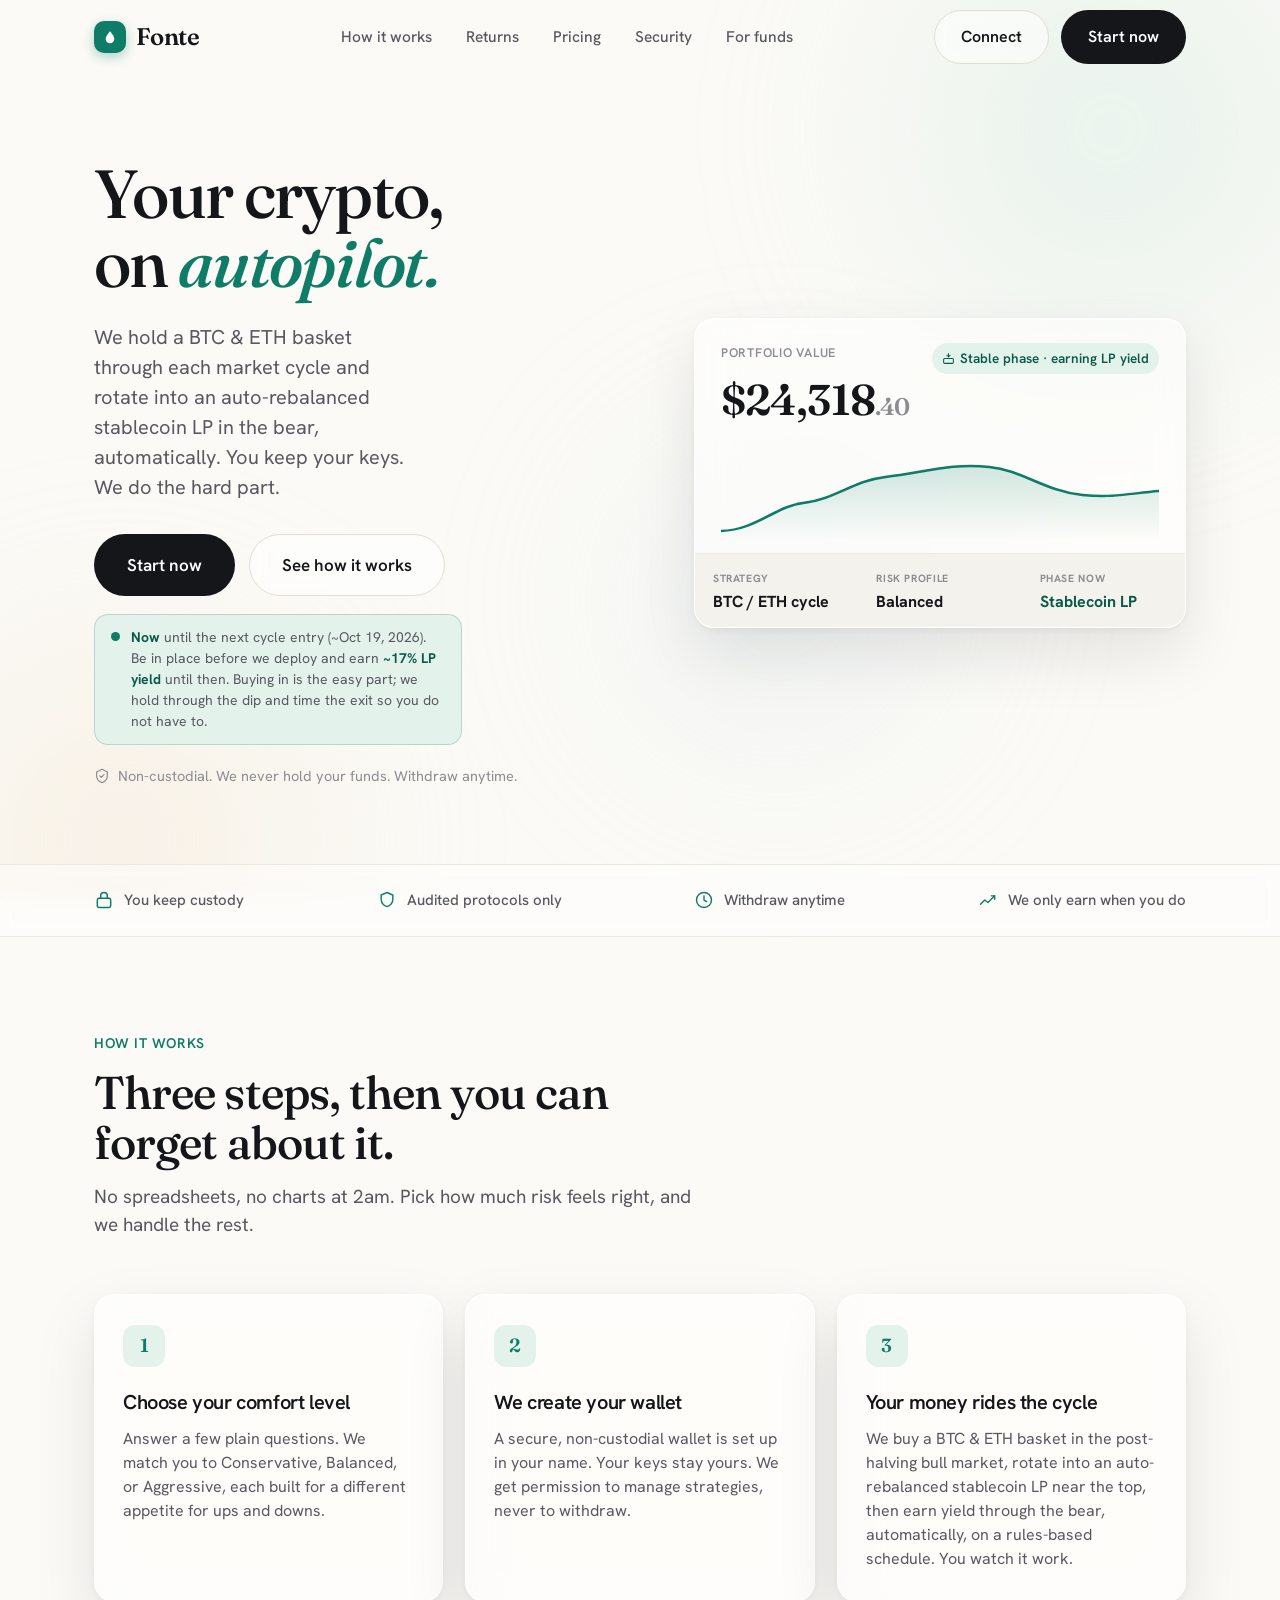
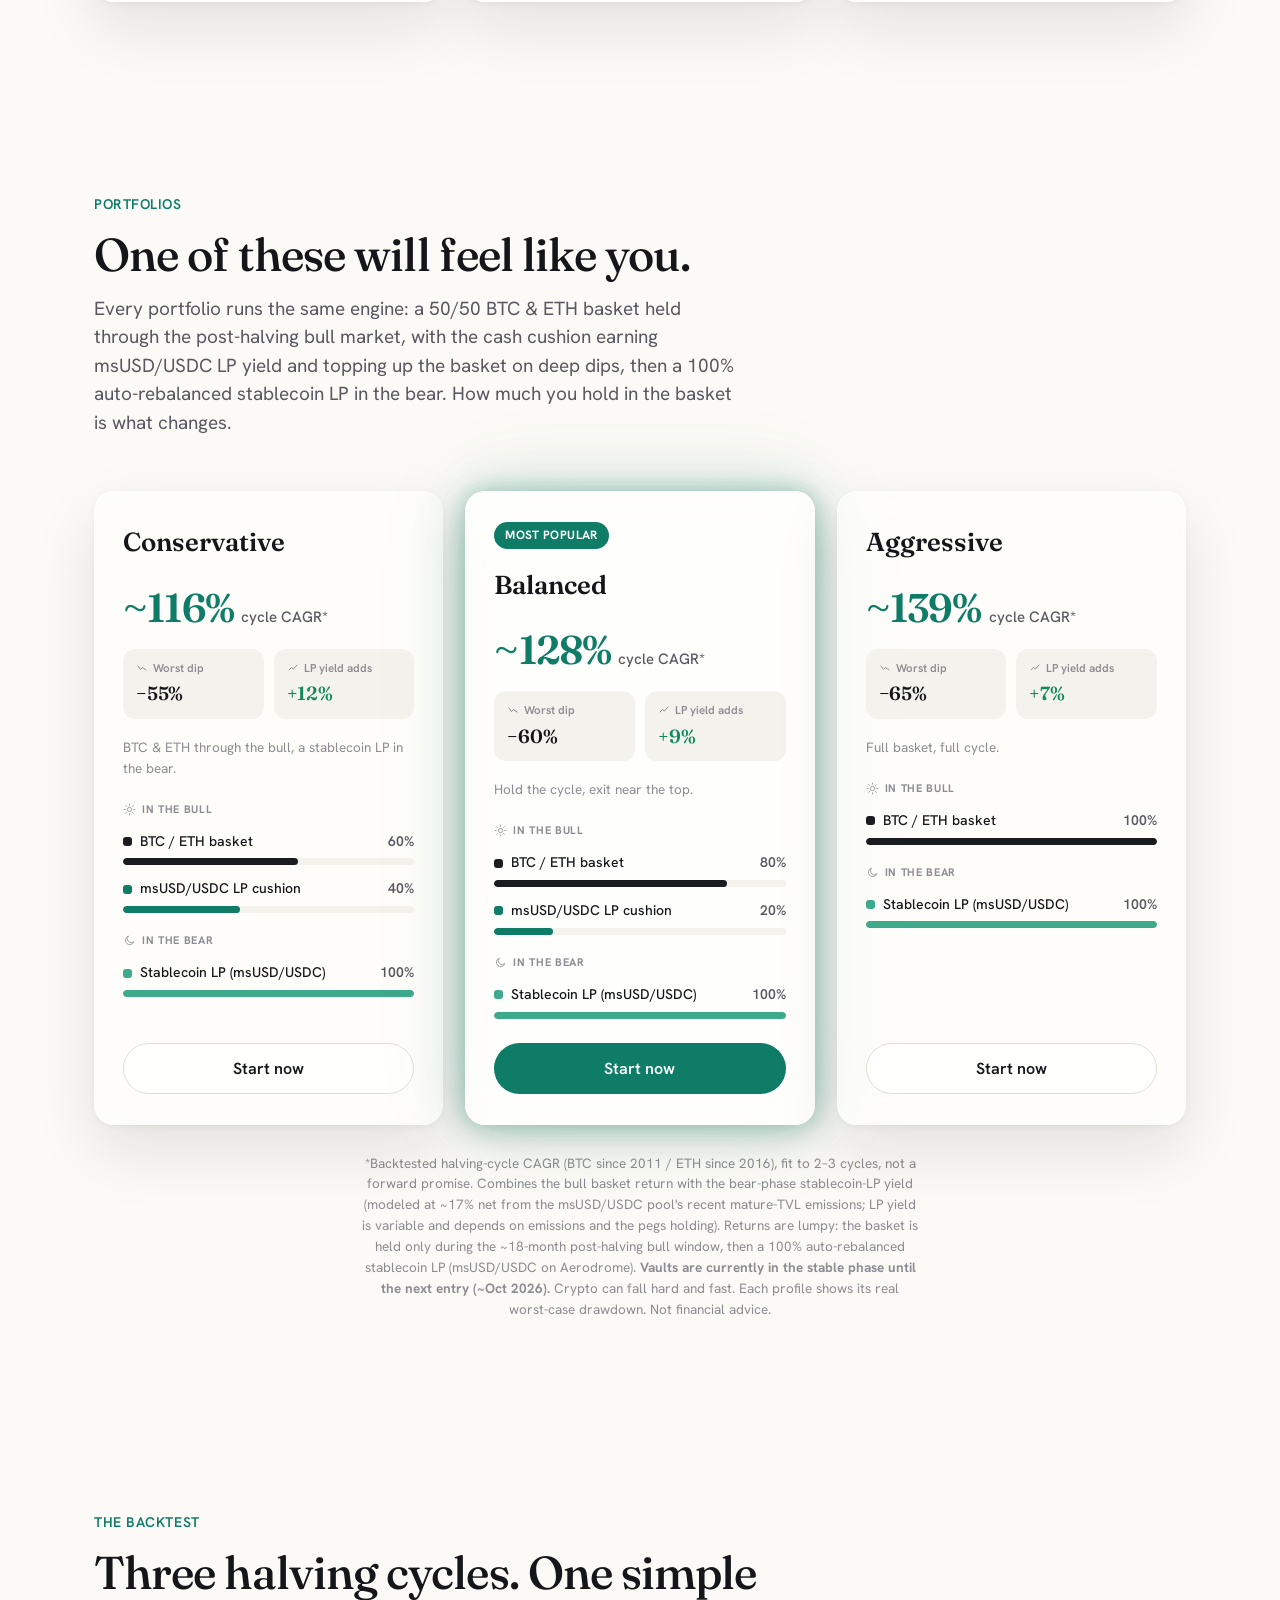
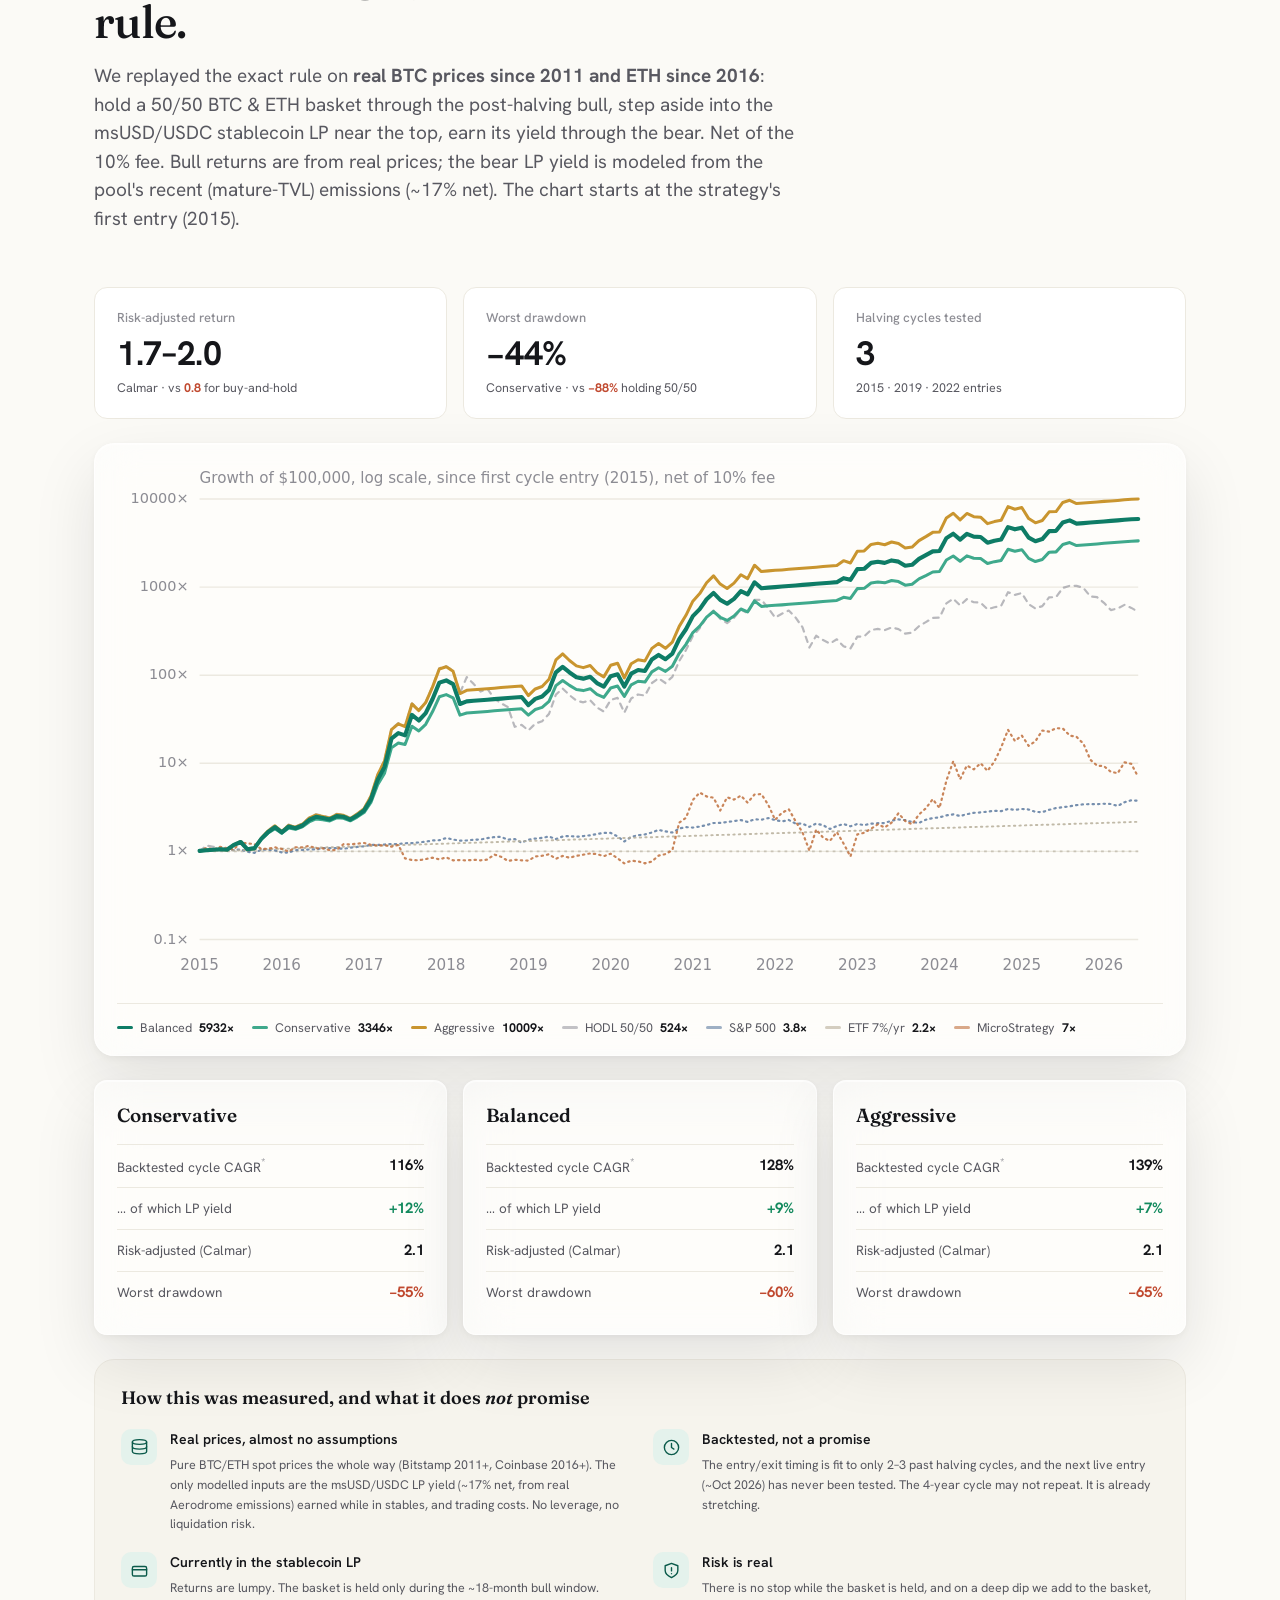
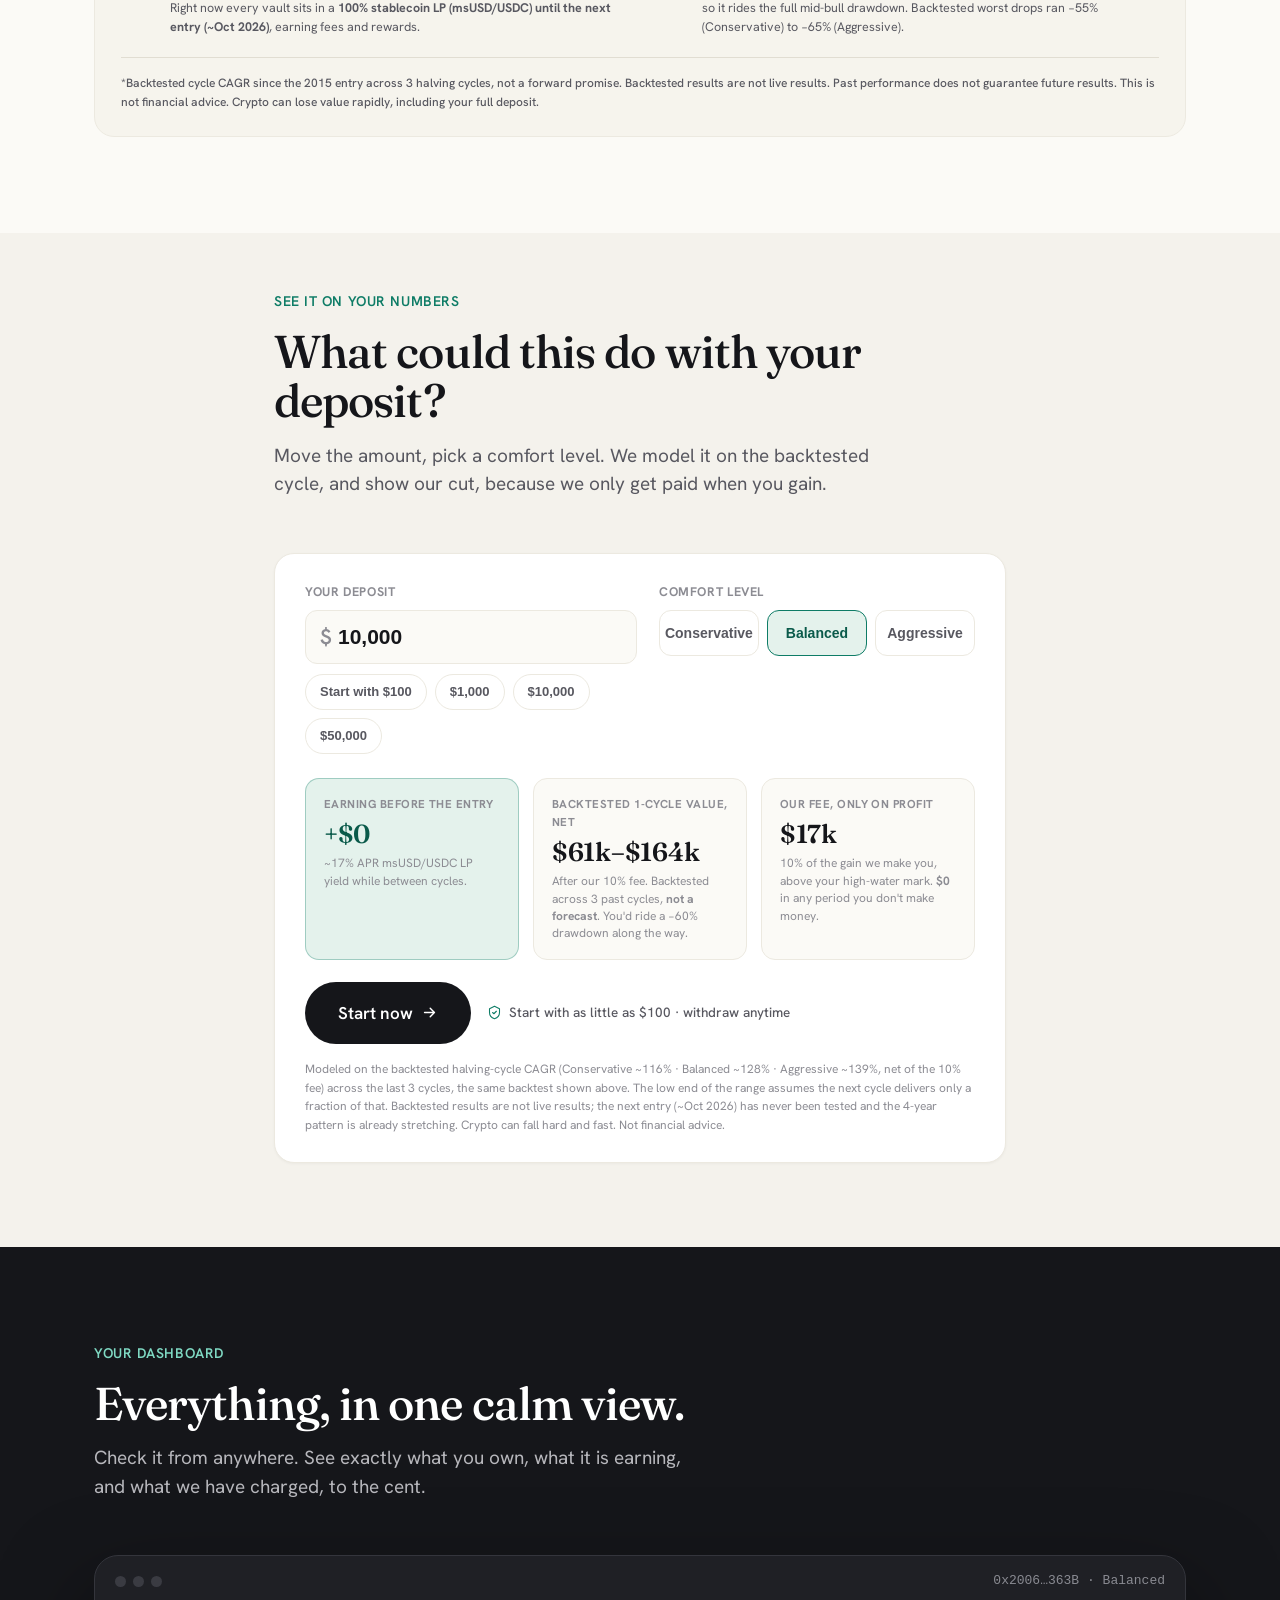
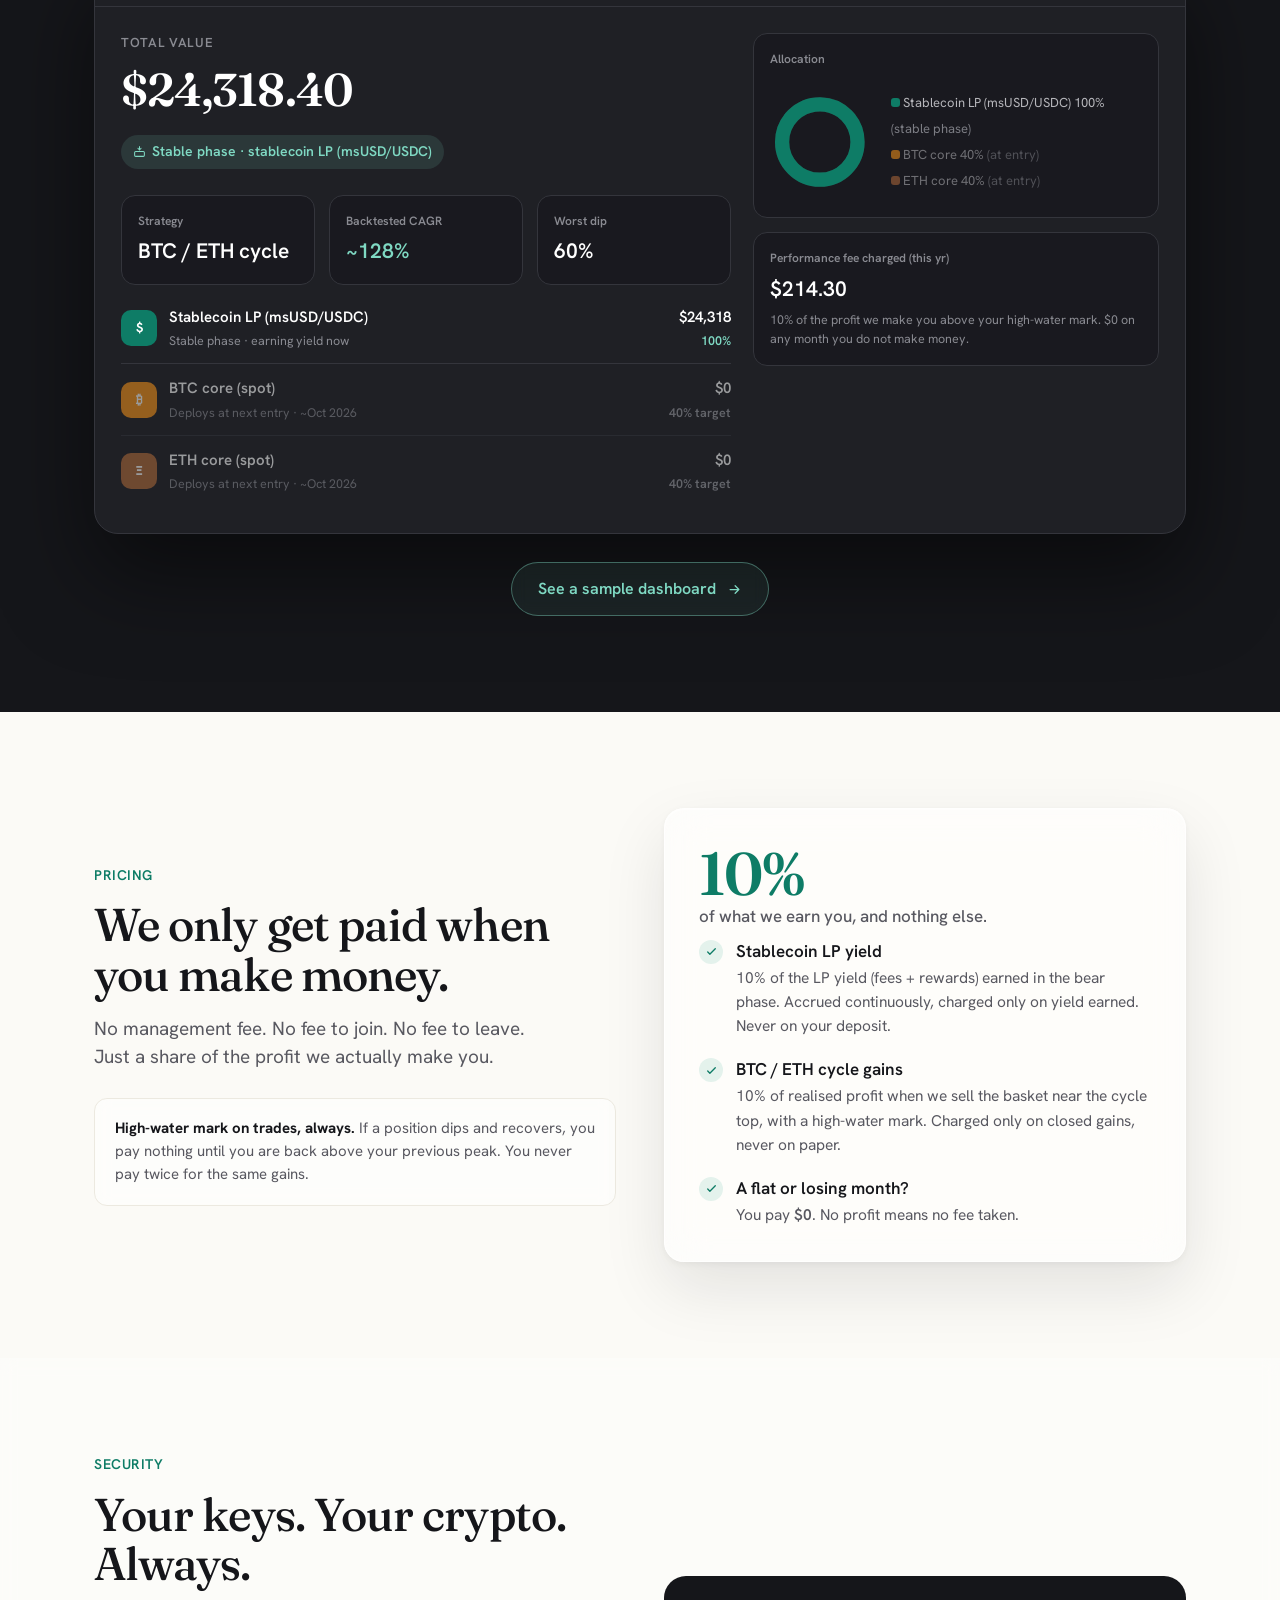
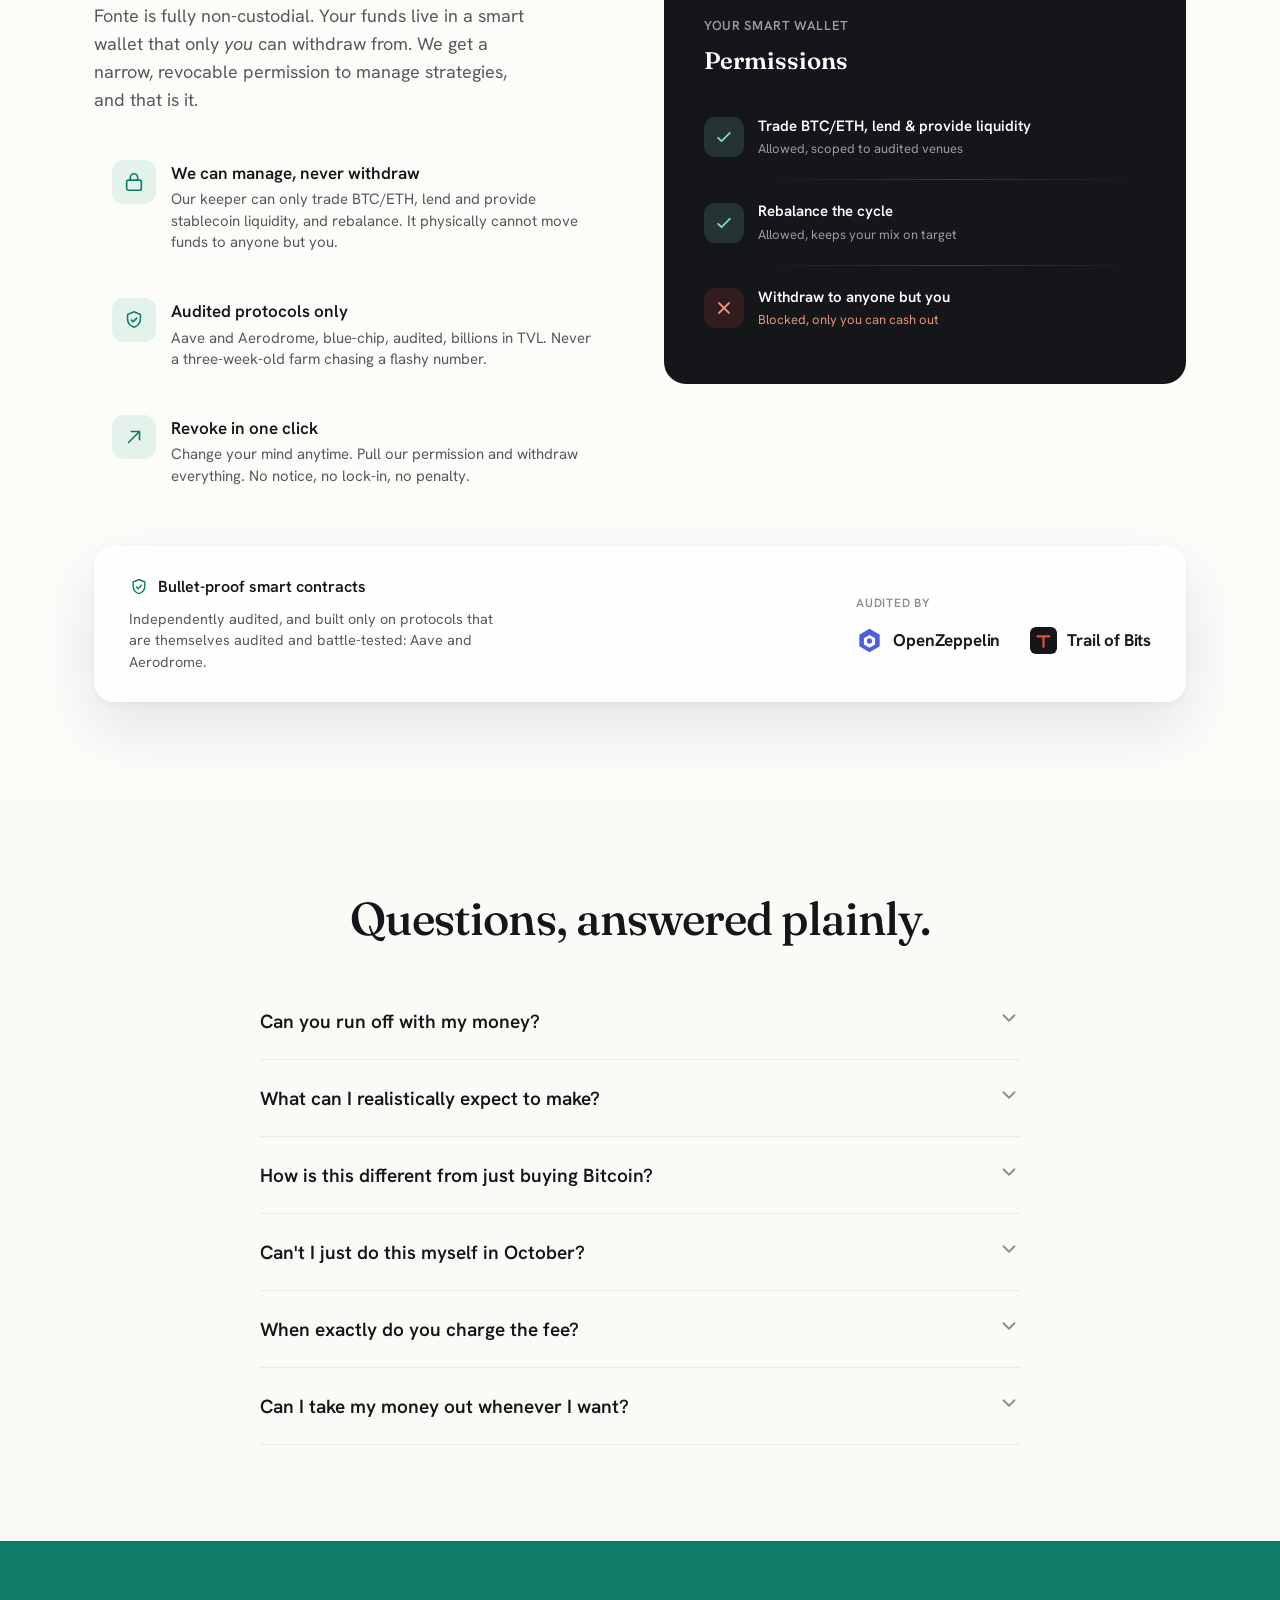
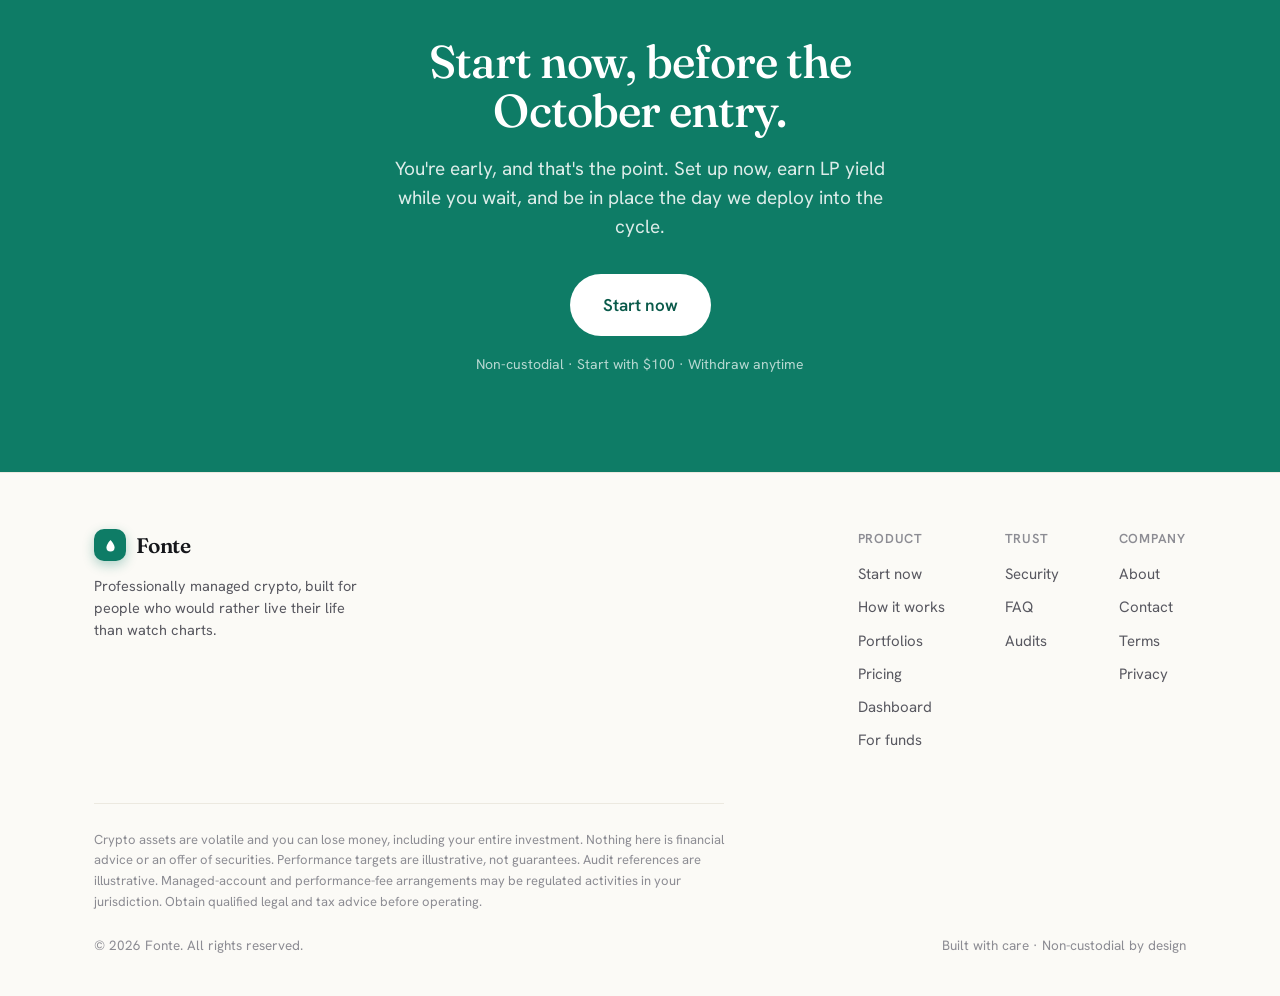
==== commit de0a0e7d: "Redesign OG image (glowing equity curve, refined hierarchy); bump cache-buster Co-Authored-By: Claud" ====
--- a/index.html
+++ b/index.html
@@ -15,7 +15,7 @@
 <meta property="og:title" content="Fonte · Crypto, on autopilot" />
 <meta property="og:description" content="Professionally managed crypto portfolios. You keep your keys. We do the hard part. You watch it grow." />
 <meta property="og:url" content="https://fonte.finance/" />
-<meta property="og:image" content="https://fonte.finance/assets/og.png?v=20260615" />
+<meta property="og:image" content="https://fonte.finance/assets/og.png?v=20260622" />
 <meta property="og:image:type" content="image/png" />
 <meta property="og:image:width" content="1200" />
 <meta property="og:image:height" content="630" />
@@ -24,7 +24,7 @@
 <meta name="twitter:site" content="@fonte" />
 <meta name="twitter:title" content="Fonte · Crypto, on autopilot" />
 <meta name="twitter:description" content="Professionally managed crypto portfolios. You keep your keys. We do the hard part. You watch it grow." />
-<meta name="twitter:image" content="https://fonte.finance/assets/og.png?v=20260615" />
+<meta name="twitter:image" content="https://fonte.finance/assets/og.png?v=20260622" />
 <meta name="twitter:image:alt" content="Fonte. Crypto, on autopilot. Professionally managed, non-custodial crypto portfolios." />
 <!--/OG-->
 <link rel="stylesheet" href="styles.css" />
